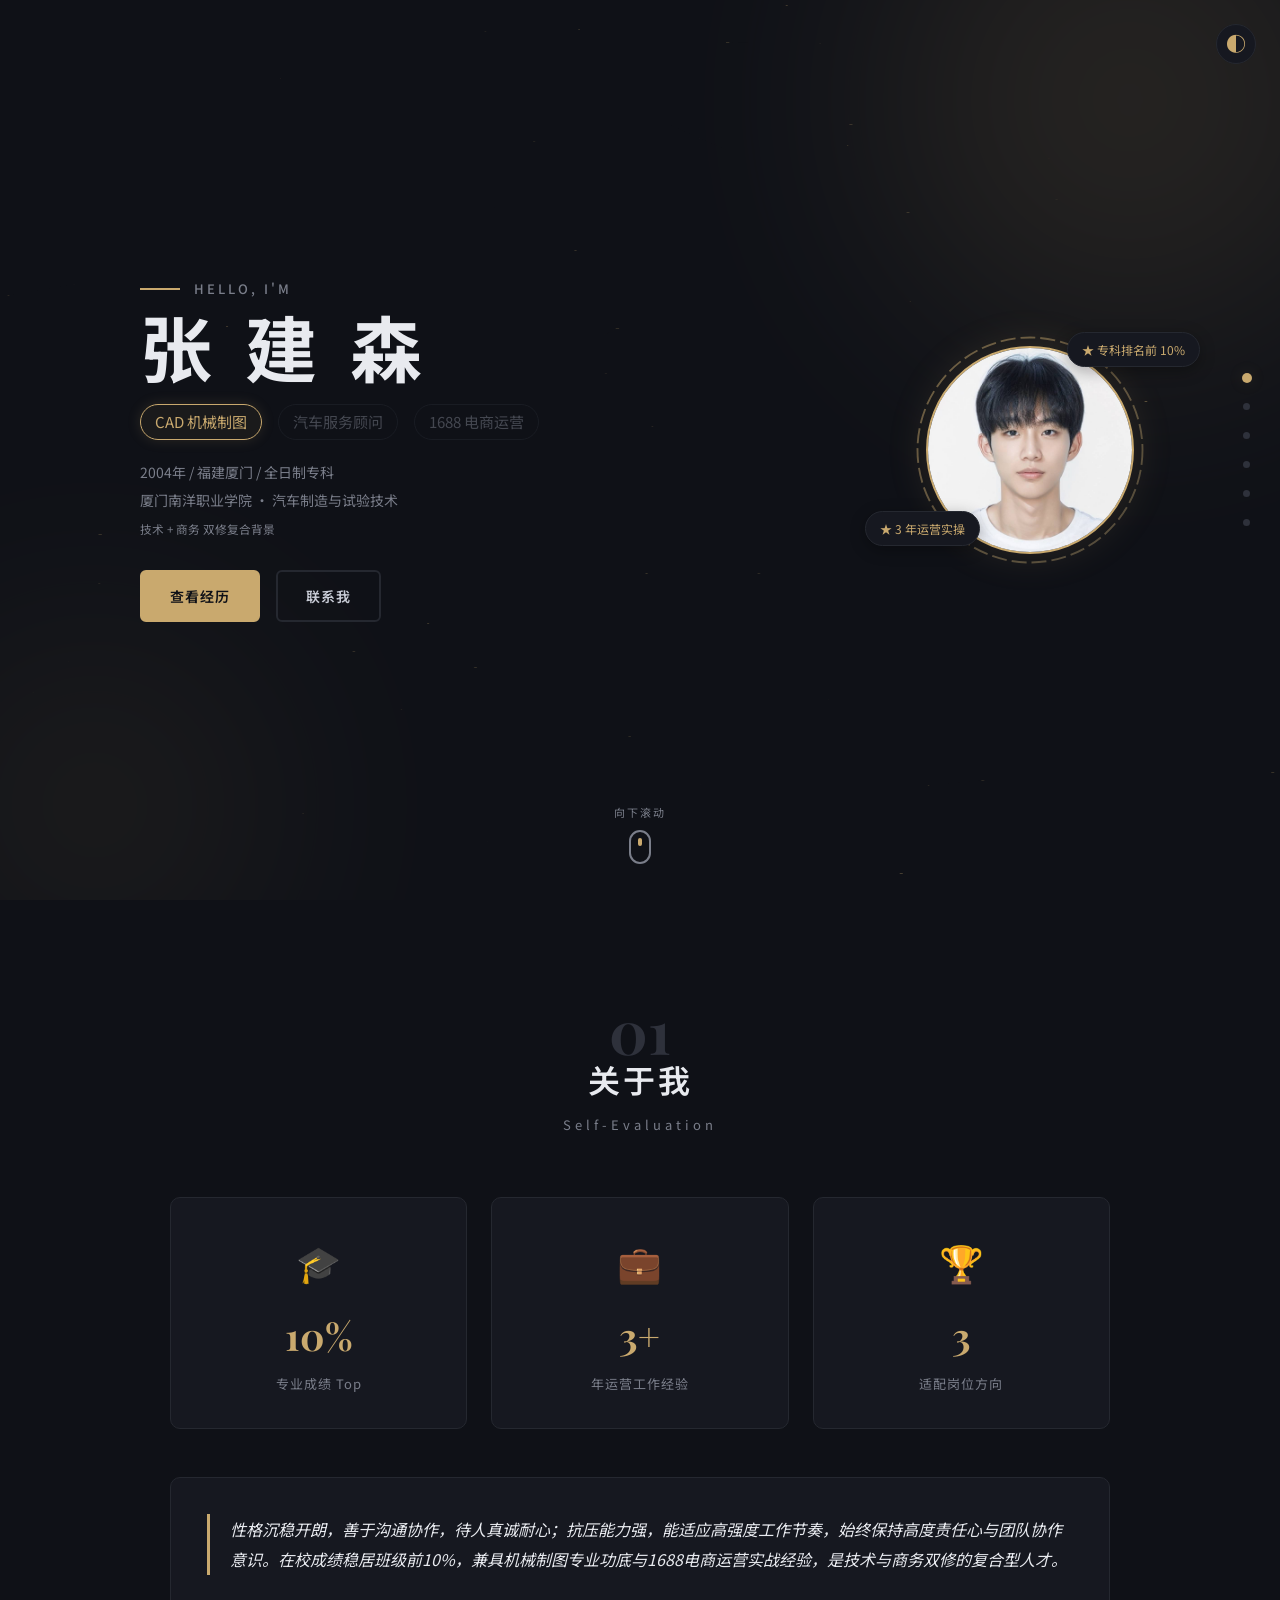
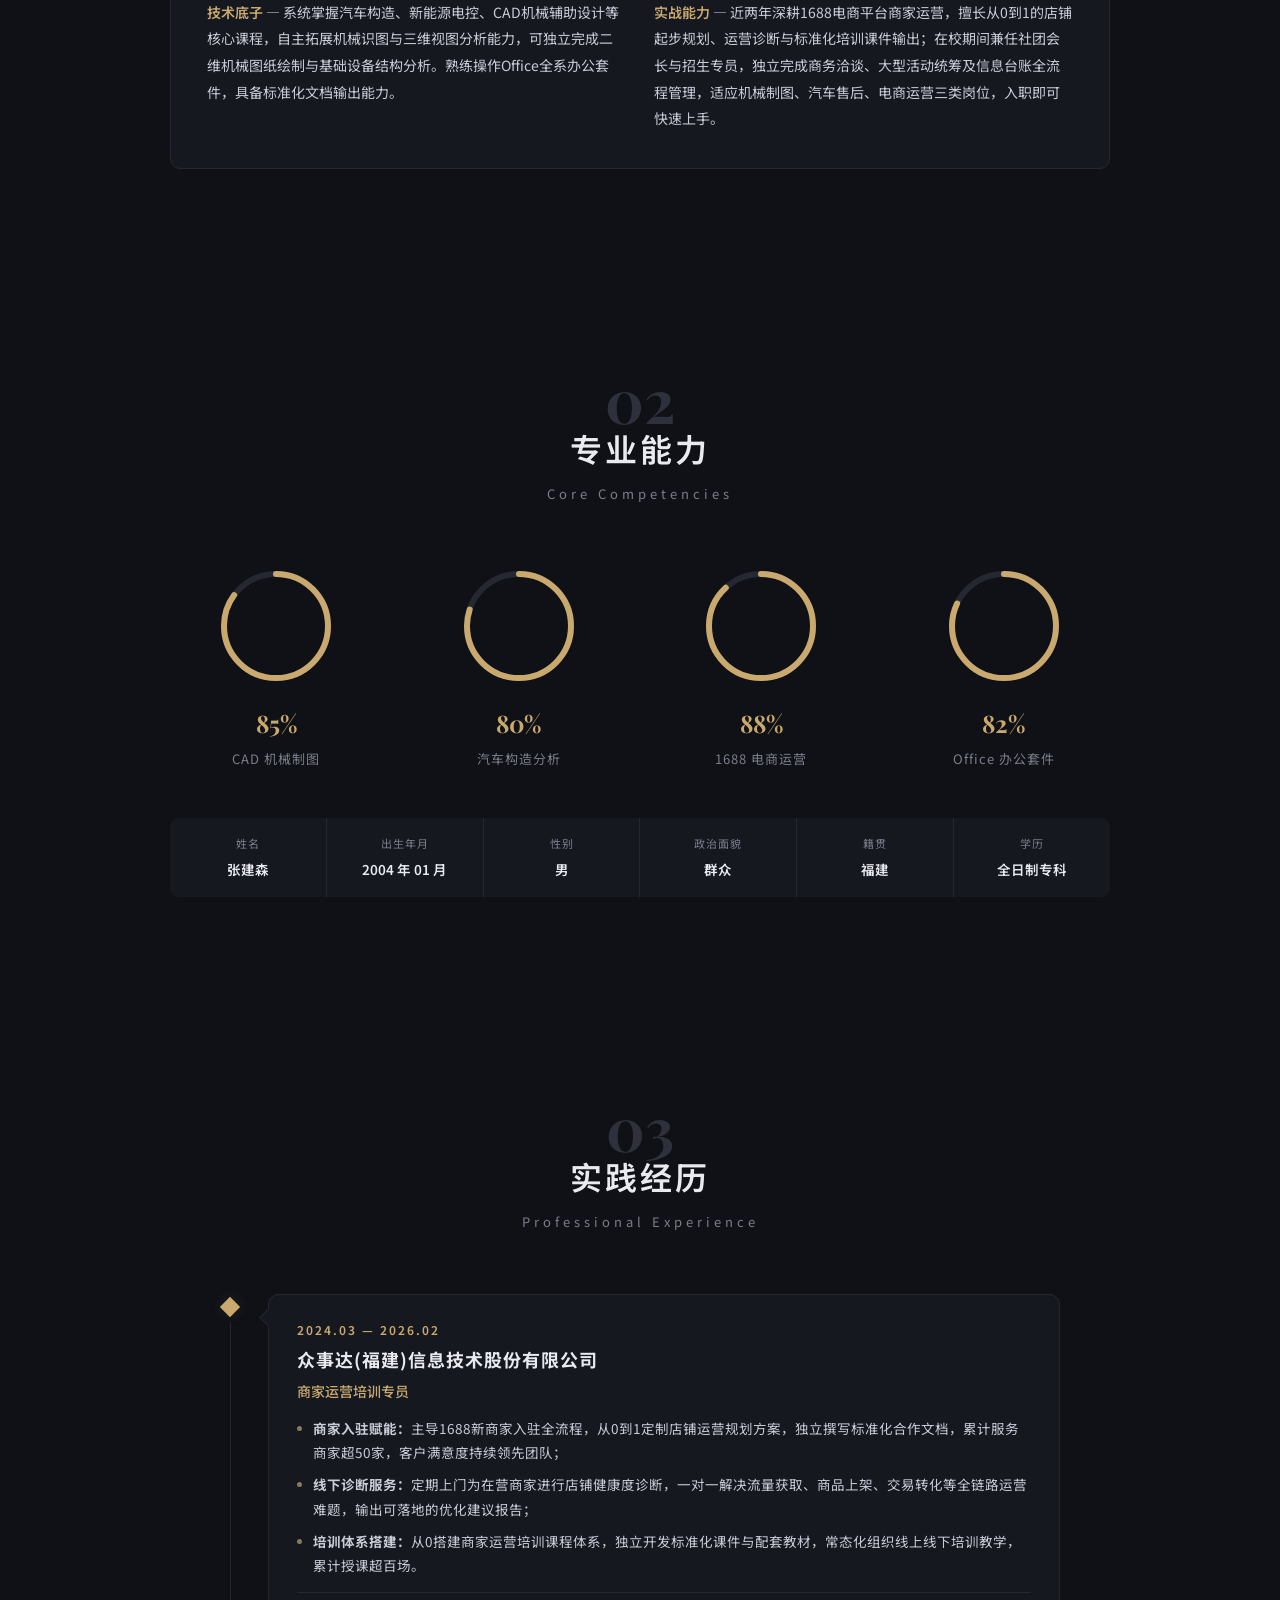
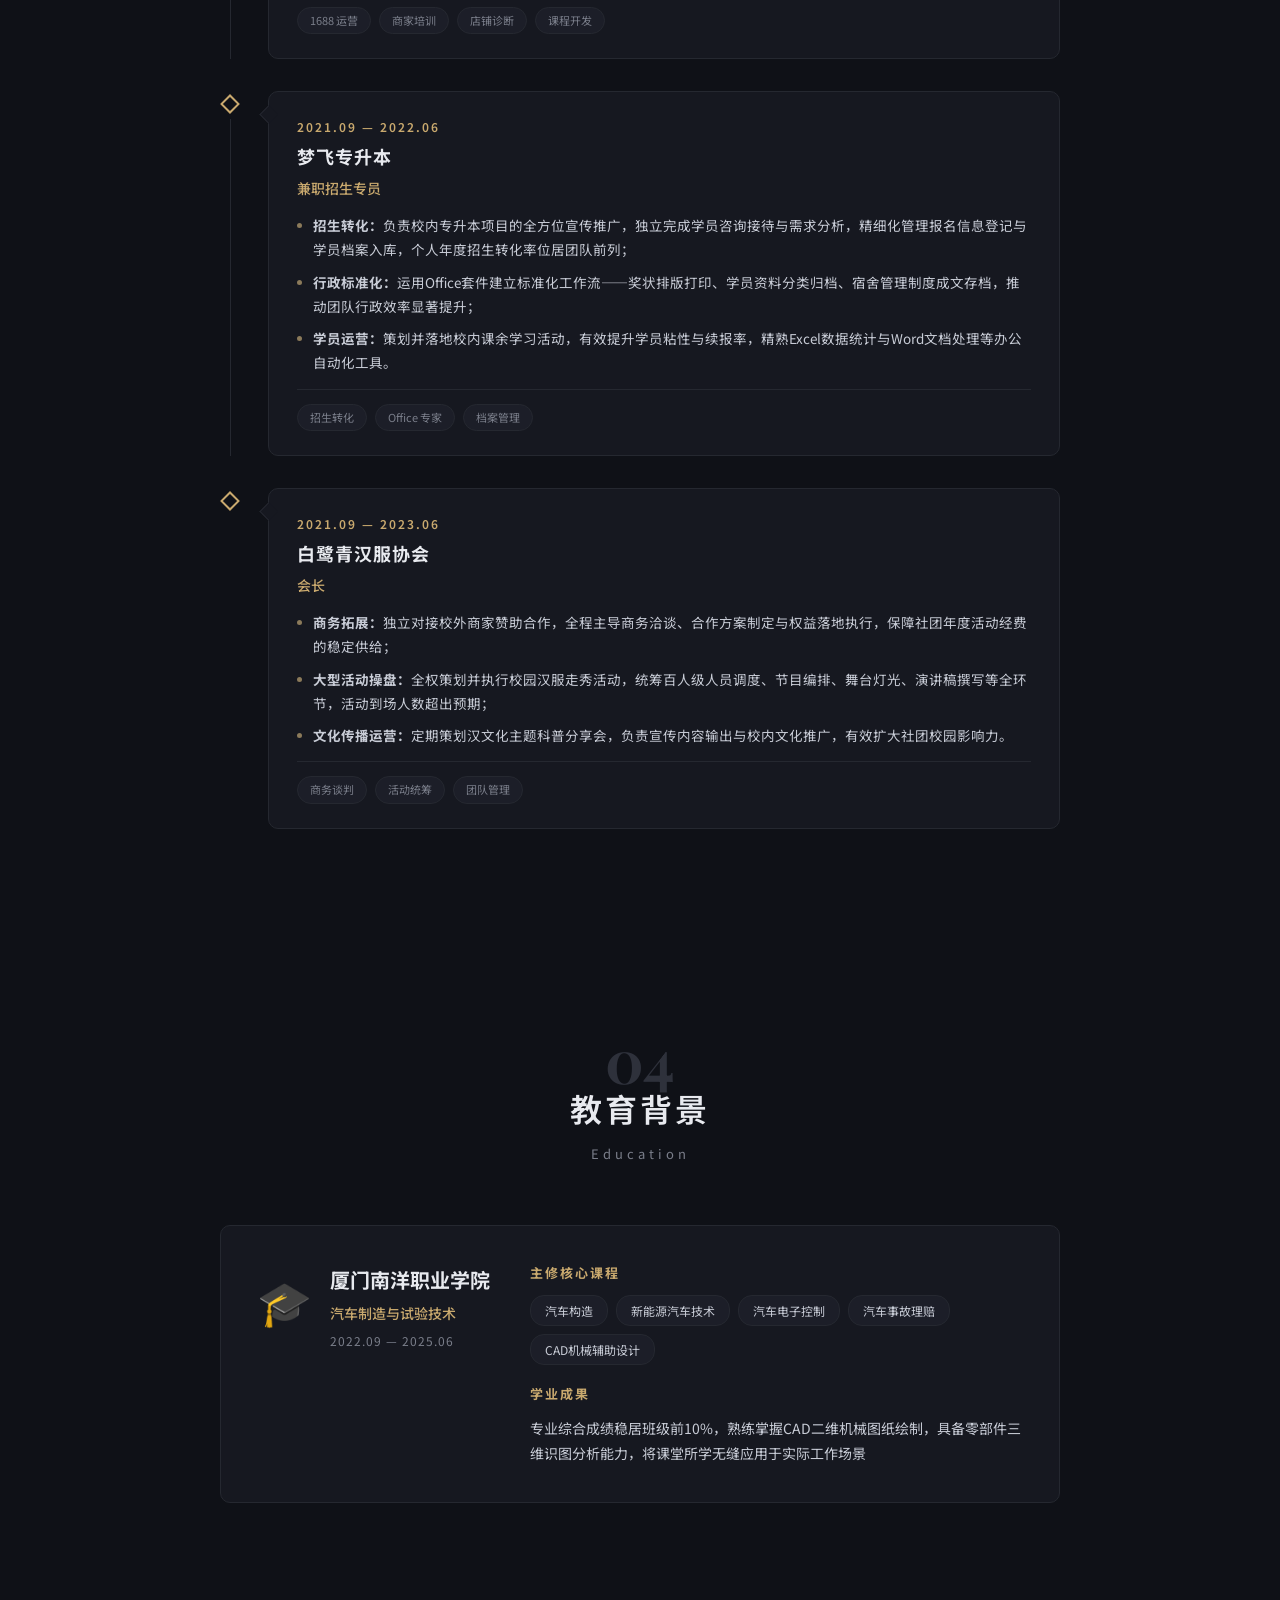
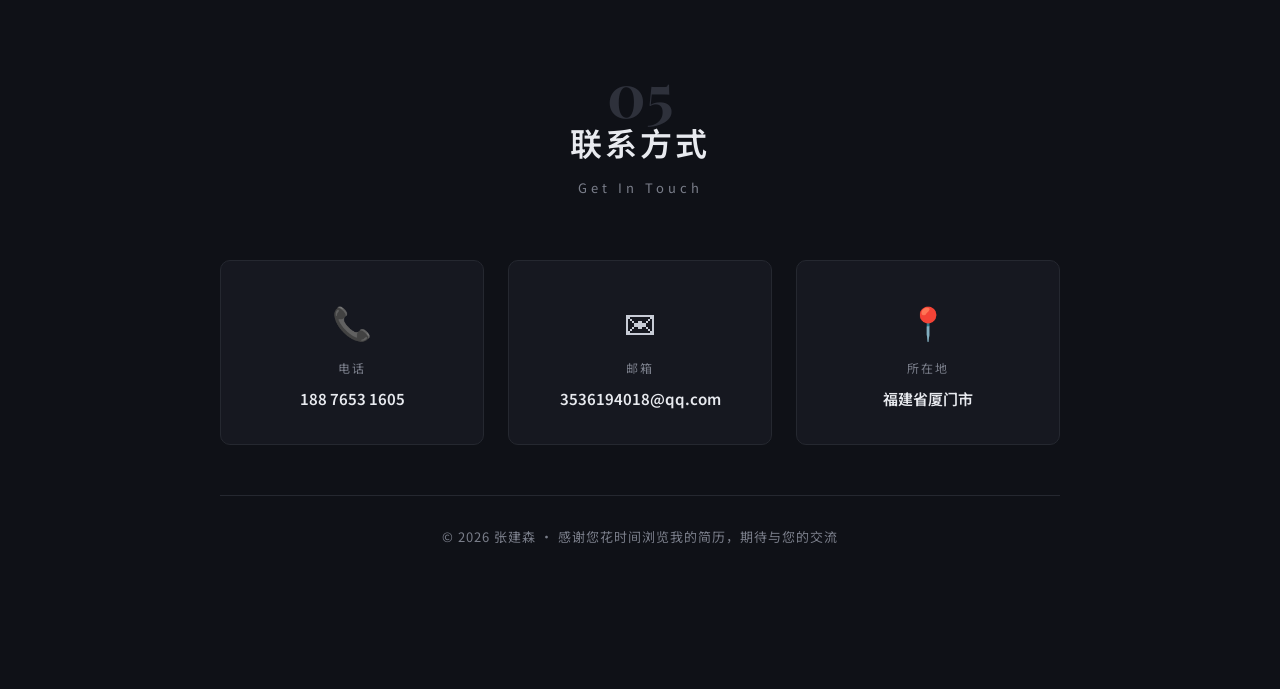
==== index.html @ 48a2cf44 "初始化简历网站 - 纯静态版，可部署至 GitHub Pages" ====
<!DOCTYPE html>
<html lang="zh-CN">
<head>
    <meta charset="UTF-8">
    <meta name="viewport" content="width=device-width, initial-scale=1.0">
    <title>张建森 — 个人简历</title>
    <link rel="stylesheet" href="static/css/style.css">
</head>
<body>

<!-- ============================================================
 侧边导航（固定左侧）
 ============================================================ -->
<nav class="side-nav" id="sideNav">
    <div class="nav-dot" data-target="hero"    title="首页"><span></span></div>
    <div class="nav-dot" data-target="about"   title="关于我"><span></span></div>
    <div class="nav-dot" data-target="skills"  title="技能"><span></span></div>
    <div class="nav-dot" data-target="exp"     title="经历"><span></span></div>
    <div class="nav-dot" data-target="edu"     title="教育"><span></span></div>
    <div class="nav-dot" data-target="contact" title="联系"><span></span></div>
</nav>

<!-- ============================================================
 主题切换 & 顶部工具
 ============================================================ -->
<button class="theme-switch" id="themeSwitch" title="切换主题">&#9680;</button>
<div class="scroll-indicator" id="scrollIndicator"></div>

<!-- ============================================================
 HERO 区 —— 全屏首屏
 ============================================================ -->
<section class="hero" id="hero">
    <div class="hero-bg-orb"></div>
    <div class="hero-bg-orb orb2"></div>

    <div class="hero-inner">
        <!-- 左侧文字 -->
        <div class="hero-text">
            <div class="hero-greeting">
                <span class="greeting-line"></span>
                <span class="greeting-txt">HELLO, I'M</span>
            </div>
            <h1 class="hero-name">
                <span class="name-char">张</span>
                <span class="name-char">建</span>
                <span class="name-char">森</span>
            </h1>
            <div class="hero-titles">
                <span class="hero-role active">CAD 机械制图</span>
                <span class="hero-role">汽车服务顾问</span>
                <span class="hero-role">1688 电商运营</span>
            </div>
            <p class="hero-bio">
                2004年 / 福建厦门 / 全日制专科<br>
                厦门南洋职业学院 · 汽车制造与试验技术<br>
                <small>技术 + 商务 双修复合背景</small>
            </p>
            <div class="hero-actions">
                <a href="#exp" class="btn-primary">查看经历</a>
                <a href="#contact" class="btn-outline">联系我</a>
            </div>
        </div>

        <!-- 右侧照片 -->
        <div class="hero-visual">
            <div class="photo-ring">
                <svg class="ring-svg" viewBox="0 0 200 200">
                    <defs>
                        <linearGradient id="ringGrad" x1="0%" y1="0%" x2="100%" y2="100%">
                            <stop offset="0%"   stop-color="#c9a96e"/>
                            <stop offset="100%" stop-color="#8b7a5a"/>
                        </linearGradient>
                    </defs>
                    <circle cx="100" cy="100" r="90"
                        fill="none" stroke="url(#ringGrad)" stroke-width="1.5"
                        stroke-dasharray="12 4" opacity="0.5"/>
                    <circle cx="100" cy="100" r="78"
                        fill="none" stroke="url(#ringGrad)" stroke-width="0.8"
                        stroke-dasharray="4 6" opacity="0.35"/>
                </svg>
                <div class="photo-mask">
                    <img src="static/avatar_20260618134340.jpg" alt="张建森">
                </div>
            </div>
            <!-- 浮动徽章 -->
            <div class="badge badge-1">&#9733; 专科排名前 10%</div>
            <div class="badge badge-2">&#9733; 3 年运营实操</div>
        </div>
    </div>

    <div class="hero-scroll-hint">
        <span>向下滚动</span>
        <div class="scroll-mouse">
            <div class="scroll-wheel"></div>
        </div>
    </div>
</section>

<!-- ============================================================
 关于我 —— 自我评价
 ============================================================ -->
<section class="section-about" id="about">
    <div class="section-header">
        <span class="section-number">01</span>
        <h2>关于我</h2>
        <p class="section-sub">Self-Evaluation</p>
    </div>

    <div class="about-grid">
        <div class="about-stat-card">
            <div class="stat-icon">&#127891;</div>
            <div class="stat-value"><span class="counter" data-target="10">0</span>%</div>
            <div class="stat-label">专业成绩 Top</div>
        </div>
        <div class="about-stat-card">
            <div class="stat-icon">&#128188;</div>
            <div class="stat-value"><span class="counter" data-target="3">0</span>+</div>
            <div class="stat-label">年运营工作经验</div>
        </div>
        <div class="about-stat-card">
            <div class="stat-icon">&#127942;</div>
            <div class="stat-value"><span class="counter" data-target="3">0</span></div>
            <div class="stat-label">适配岗位方向</div>
        </div>
    </div>

    <div class="about-text-block">
        <blockquote class="about-quote">
            <p>性格沉稳开朗，善于沟通协作，待人真诚耐心；抗压能力强，能适应高强度工作节奏，始终保持高度责任心与团队协作意识。在校成绩稳居班级前10%，兼具机械制图专业功底与1688电商运营实战经验，是技术与商务双修的复合型人才。</p>
        </blockquote>
        <div class="about-columns">
            <p><strong>技术底子</strong> — 系统掌握汽车构造、新能源电控、CAD机械辅助设计等核心课程，自主拓展机械识图与三维视图分析能力，可独立完成二维机械图纸绘制与基础设备结构分析。熟练操作Office全系办公套件，具备标准化文档输出能力。</p>
            <p><strong>实战能力</strong> — 近两年深耕1688电商平台商家运营，擅长从0到1的店铺起步规划、运营诊断与标准化培训课件输出；在校期间兼任社团会长与招生专员，独立完成商务洽谈、大型活动统筹及信息台账全流程管理，适应机械制图、汽车售后、电商运营三类岗位，入职即可快速上手。</p>
        </div>
    </div>
</section>

<!-- ============================================================
 技能 —— 环形图
 ============================================================ -->
<section class="section-skills" id="skills">
    <div class="section-header">
        <span class="section-number">02</span>
        <h2>专业能力</h2>
        <p class="section-sub">Core Competencies</p>
    </div>

    <div class="skills-ring-group">
        <div class="ring-card">
            <svg class="ring-chart" viewBox="0 0 120 120">
                <circle cx="60" cy="60" r="52" class="ring-bg"/>
                <circle cx="60" cy="60" r="52" class="ring-fill" data-pct="85"/>
            </svg>
            <div class="ring-label">
                <span class="ring-pct">85%</span>
                <span class="ring-name">CAD 机械制图</span>
            </div>
        </div>
        <div class="ring-card">
            <svg class="ring-chart" viewBox="0 0 120 120">
                <circle cx="60" cy="60" r="52" class="ring-bg"/>
                <circle cx="60" cy="60" r="52" class="ring-fill" data-pct="80"/>
            </svg>
            <div class="ring-label">
                <span class="ring-pct">80%</span>
                <span class="ring-name">汽车构造分析</span>
            </div>
        </div>
        <div class="ring-card">
            <svg class="ring-chart" viewBox="0 0 120 120">
                <circle cx="60" cy="60" r="52" class="ring-bg"/>
                <circle cx="60" cy="60" r="52" class="ring-fill" data-pct="88"/>
            </svg>
            <div class="ring-label">
                <span class="ring-pct">88%</span>
                <span class="ring-name">1688 电商运营</span>
            </div>
        </div>
        <div class="ring-card">
            <svg class="ring-chart" viewBox="0 0 120 120">
                <circle cx="60" cy="60" r="52" class="ring-bg"/>
                <circle cx="60" cy="60" r="52" class="ring-fill" data-pct="82"/>
            </svg>
            <div class="ring-label">
                <span class="ring-pct">82%</span>
                <span class="ring-name">Office 办公套件</span>
            </div>
        </div>
    </div>

    <!-- 基础信息卡片 -->
    <div class="info-strip">
        <div class="info-strip-item"><span>姓名</span><strong>张建森</strong></div>
        <div class="info-strip-item"><span>出生年月</span><strong>2004 年 01 月</strong></div>
        <div class="info-strip-item"><span>性别</span><strong>男</strong></div>
        <div class="info-strip-item"><span>政治面貌</span><strong>群众</strong></div>
        <div class="info-strip-item"><span>籍贯</span><strong>福建</strong></div>
        <div class="info-strip-item"><span>学历</span><strong>全日制专科</strong></div>
    </div>
</section>

<!-- ============================================================
 实践经历 —— 交互时间轴
 ============================================================ -->
<section class="section-exp" id="exp">
    <div class="section-header">
        <span class="section-number">03</span>
        <h2>实践经历</h2>
        <p class="section-sub">Professional Experience</p>
    </div>

    <div class="timeline">

        <!-- 经历 3 —— 最近（默认展开） -->
        <div class="tl-item active">
            <div class="tl-marker">
                <div class="tl-diamond"></div>
                <div class="tl-line"></div>
            </div>
            <div class="tl-card">
                <div class="tl-period">2024.03 — 2026.02</div>
                <h3>众事达(福建)信息技术股份有限公司</h3>
                <span class="tl-role">商家运营培训专员</span>
                <ul>
                    <li><strong>商家入驻赋能：</strong>主导1688新商家入驻全流程，从0到1定制店铺运营规划方案，独立撰写标准化合作文档，累计服务商家超50家，客户满意度持续领先团队；</li>
                    <li><strong>线下诊断服务：</strong>定期上门为在营商家进行店铺健康度诊断，一对一解决流量获取、商品上架、交易转化等全链路运营难题，输出可落地的优化建议报告；</li>
                    <li><strong>培训体系搭建：</strong>从0搭建商家运营培训课程体系，独立开发标准化课件与配套教材，常态化组织线上线下培训教学，累计授课超百场。</li>
                </ul>
                <div class="tl-tags">
                    <span>1688 运营</span><span>商家培训</span><span>店铺诊断</span><span>课程开发</span>
                </div>
            </div>
        </div>

        <!-- 经历 2 -->
        <div class="tl-item">
            <div class="tl-marker">
                <div class="tl-diamond"></div>
                <div class="tl-line"></div>
            </div>
            <div class="tl-card">
                <div class="tl-period">2021.09 — 2022.06</div>
                <h3>梦飞专升本</h3>
                <span class="tl-role">兼职招生专员</span>
                <ul>
                    <li><strong>招生转化：</strong>负责校内专升本项目的全方位宣传推广，独立完成学员咨询接待与需求分析，精细化管理报名信息登记与学员档案入库，个人年度招生转化率位居团队前列；</li>
                    <li><strong>行政标准化：</strong>运用Office套件建立标准化工作流——奖状排版打印、学员资料分类归档、宿舍管理制度成文存档，推动团队行政效率显著提升；</li>
                    <li><strong>学员运营：</strong>策划并落地校内课余学习活动，有效提升学员粘性与续报率，精熟Excel数据统计与Word文档处理等办公自动化工具。</li>
                </ul>
                <div class="tl-tags">
                    <span>招生转化</span><span>Office 专家</span><span>档案管理</span>
                </div>
            </div>
        </div>

        <!-- 经历 1 -->
        <div class="tl-item">
            <div class="tl-marker">
                <div class="tl-diamond"></div>
            </div>
            <div class="tl-card">
                <div class="tl-period">2021.09 — 2023.06</div>
                <h3>白鹭青汉服协会</h3>
                <span class="tl-role">会长</span>
                <ul>
                    <li><strong>商务拓展：</strong>独立对接校外商家赞助合作，全程主导商务洽谈、合作方案制定与权益落地执行，保障社团年度活动经费的稳定供给；</li>
                    <li><strong>大型活动操盘：</strong>全权策划并执行校园汉服走秀活动，统筹百人级人员调度、节目编排、舞台灯光、演讲稿撰写等全环节，活动到场人数超出预期；</li>
                    <li><strong>文化传播运营：</strong>定期策划汉文化主题科普分享会，负责宣传内容输出与校内文化推广，有效扩大社团校园影响力。</li>
                </ul>
                <div class="tl-tags">
                    <span>商务谈判</span><span>活动统筹</span><span>团队管理</span>
                </div>
            </div>
        </div>

    </div>
</section>

<!-- ============================================================
 教育背景
 ============================================================ -->
<section class="section-edu" id="edu">
    <div class="section-header">
        <span class="section-number">04</span>
        <h2>教育背景</h2>
        <p class="section-sub">Education</p>
    </div>

    <div class="edu-card-main">
        <div class="edu-card-left">
            <div class="edu-icon-block">&#127891;</div>
            <div class="edu-school-info">
                <h3>厦门南洋职业学院</h3>
                <span class="edu-major">汽车制造与试验技术</span>
                <span class="edu-years">2022.09 — 2025.06</span>
            </div>
        </div>
        <div class="edu-card-right">
            <div class="edu-detail-block">
                <h4>主修核心课程</h4>
                <div class="course-cloud">
                    <span>汽车构造</span><span>新能源汽车技术</span><span>汽车电子控制</span>
                    <span>汽车事故理赔</span><span>CAD机械辅助设计</span>
                </div>
            </div>
            <div class="edu-detail-block">
                <h4>学业成果</h4>
                <p>专业综合成绩稳居班级前10%，熟练掌握CAD二维机械图纸绘制，具备零部件三维识图分析能力，将课堂所学无缝应用于实际工作场景</p>
            </div>
        </div>
    </div>
</section>

<!-- ============================================================
 联系页脚
 ============================================================ -->
<section class="section-contact" id="contact">
    <div class="section-header">
        <span class="section-number">05</span>
        <h2>联系方式</h2>
        <p class="section-sub">Get In Touch</p>
    </div>

    <div class="contact-grid">
        <a href="tel:18876531605" class="contact-card">
            <span class="contact-card-icon">&#128222;</span>
            <span class="contact-card-label">电话</span>
            <span class="contact-card-value">188 7653 1605</span>
        </a>
        <a href="mailto:3536194018@qq.com" class="contact-card">
            <span class="contact-card-icon">&#9993;</span>
            <span class="contact-card-label">邮箱</span>
            <span class="contact-card-value">3536194018@qq.com</span>
        </a>
        <div class="contact-card">
            <span class="contact-card-icon">&#128205;</span>
            <span class="contact-card-label">所在地</span>
            <span class="contact-card-value">福建省厦门市</span>
        </div>
    </div>

    <footer class="global-footer">
        <p>&copy; 2026 张建森 · 感谢您花时间浏览我的简历，期待与您的交流</p>
    </footer>
</section>

<!-- ============================================================
 动画雪花/粒子效果层
 ============================================================ -->
<canvas id="bgCanvas" class="bg-canvas"></canvas>

<!-- ============================================================
 JavaScript
 ============================================================ -->
<script>
(function(){
    var body = document.body;
    var sideNav = document.getElementById('sideNav');
    var navDots = sideNav.querySelectorAll('.nav-dot');
    var scrollInd = document.getElementById('scrollIndicator');
    var themeSwitch = document.getElementById('themeSwitch');
    var canvas = document.getElementById('bgCanvas');
    var ctx = canvas.getContext('2d');

    // ============ 暗色/亮色主题 ============
    if (localStorage.getItem('resumeTheme') === 'light') {
        body.classList.add('light-theme');
    }
    themeSwitch.addEventListener('click', function(){
        body.classList.toggle('light-theme');
        localStorage.setItem('resumeTheme',
            body.classList.contains('light-theme') ? 'light' : 'dark');
        this.classList.add('spin-once');
        setTimeout(function(){ themeSwitch.classList.remove('spin-once'); }, 600);
    });

    // ============ 导航高亮 ============
    var sections = [];
    navDots.forEach(function(dot){
        var id = dot.getAttribute('data-target');
        var el = document.getElementById(id);
        if (el) sections.push({id: id, el: el, dot: dot});
    });
    function updateNav(){
        var scrollY = window.scrollY + window.innerHeight / 3;
        var active = null;
        sections.forEach(function(s){
            if (s.el.offsetTop <= scrollY) active = s;
        });
        if (active) {
            navDots.forEach(function(d){ d.classList.remove('active'); });
            active.dot.classList.add('active');
        }
    }

    // ============ 滚动进度条 ============
    function updateProgress(){
        var h = document.documentElement.scrollHeight - window.innerHeight;
        var pct = h > 0 ? (window.scrollY / h) * 100 : 0;
        scrollInd.style.width = pct + '%';
    }

    // ============ 数字滚动动画 ============
    var countersAnimated = false;
    function animateCounters(){
        if (countersAnimated) return;
        var about = document.getElementById('about');
        if (!about) return;
        if (about.getBoundingClientRect().top < window.innerHeight - 100) {
            countersAnimated = true;
            document.querySelectorAll('.counter').forEach(function(el){
                var target = parseInt(el.getAttribute('data-target'));
                var current = 0;
                var step = Math.ceil(target / 40);
                var timer = setInterval(function(){
                    current += step;
                    if (current >= target) { current = target; clearInterval(timer); }
                    el.textContent = current;
                }, 35);
            });
        }
    }

    // ============ 环形图动画 ============
    var ringsAnimated = false;
    function animateRings(){
        if (ringsAnimated) return;
        var skillsEl = document.getElementById('skills');
        if (!skillsEl) return;
        if (skillsEl.getBoundingClientRect().top < window.innerHeight - 80) {
            ringsAnimated = true;
            var fills = document.querySelectorAll('.ring-fill');
            var circumference = 2 * Math.PI * 52;
            fills.forEach(function(circle, i){
                var pct = parseInt(circle.getAttribute('data-pct')) / 100;
                var offset = circumference * (1 - pct);
                circle.style.strokeDasharray = circumference;
                circle.style.strokeDashoffset = circumference;
                setTimeout(function(){
                    circle.style.transition = 'stroke-dashoffset 1.6s cubic-bezier(0.25,0.8,0.25,1.2)';
                    circle.style.strokeDashoffset = offset;
                }, i * 120);
            });
        }
    }

    // ============ 时间轴卡片渐入 ============
    function revealTimeline(){
        document.querySelectorAll('.tl-item').forEach(function(item, i){
            var rect = item.getBoundingClientRect();
            if (rect.top < window.innerHeight - 100) {
                setTimeout(function(){ item.classList.add('visible'); }, i * 100);
            }
        });
    }

    // ============ 统一滚动监听 ============
    function onScroll(){
        updateNav();
        updateProgress();
        animateCounters();
        animateRings();
        revealTimeline();
    }
    window.addEventListener('scroll', onScroll, {passive: true});
    onScroll();

    // ============ 背景粒子 ============
    var particles = [];
    function resizeCanvas(){
        canvas.width = window.innerWidth;
        canvas.height = document.body.scrollHeight;
    }
    resizeCanvas();
    window.addEventListener('resize', function(){
        resizeCanvas();
        initParticles();
    });

    function initParticles(){
        particles = [];
        var count = Math.floor((canvas.width * canvas.height) / 28000);
        count = Math.min(count, 60);
        for (var i = 0; i < count; i++){
            particles.push({
                x: Math.random() * canvas.width,
                y: Math.random() * canvas.height,
                r: Math.random() * 1.8 + 0.4,
                vx: (Math.random() - 0.5) * 0.25,
                vy: (Math.random() - 0.5) * 0.25,
                o: Math.random() * 0.5 + 0.15
            });
        }
    }
    initParticles();

    function drawParticles(){
        ctx.clearRect(0, 0, canvas.width, canvas.height);
        var isLight = body.classList.contains('light-theme');
        var baseColor = isLight ? '200,180,140' : '200,170,110';
        particles.forEach(function(p){
            p.x += p.vx;
            p.y += p.vy;
            if (p.x < 0) p.x = canvas.width;
            if (p.x > canvas.width) p.x = 0;
            if (p.y < 0) p.y = canvas.height;
            if (p.y > canvas.height) p.y = 0;

            ctx.beginPath();
            ctx.arc(p.x, p.y, p.r, 0, Math.PI*2);
            ctx.fillStyle = 'rgba('+baseColor+','+p.o+')';
            ctx.fill();
        });

        // 连线
        for (var i=0; i<particles.length; i++){
            for (var j=i+1; j<particles.length; j++){
                var dx = particles[i].x - particles[j].x;
                var dy = particles[i].y - particles[j].y;
                var dist = Math.sqrt(dx*dx + dy*dy);
                if (dist < 150){
                    ctx.beginPath();
                    ctx.moveTo(particles[i].x, particles[i].y);
                    ctx.lineTo(particles[j].x, particles[j].y);
                    ctx.strokeStyle = 'rgba('+baseColor+','+(0.04*(1-dist/150))+')';
                    ctx.stroke();
                }
            }
        }
        requestAnimationFrame(drawParticles);
    }
    drawParticles();

    // 鼠标引力
    document.addEventListener('mousemove', function(e){
        particles.forEach(function(p){
            var dx = e.clientX - p.x;
            var dy = e.clientY - p.y;
            var dist = Math.sqrt(dx*dx + dy*dy);
            if (dist < 180) {
                p.vx += dx * 0.00025;
                p.vy += dy * 0.00025;
            }
            p.vx *= 0.9995;
            p.vy *= 0.9995;
        });
    });

    // ============ 导航点击 ============
    navDots.forEach(function(dot){
        dot.addEventListener('click', function(){
            var id = this.getAttribute('data-target');
            var el = document.getElementById(id);
            if (el) {
                el.scrollIntoView({behavior: 'smooth'});
            }
        });
    });

    // ============ Hero 角色轮播 ============
    (function roleCarousel(){
        var roles = document.querySelectorAll('.hero-role');
        if (roles.length < 2) return;
        var idx = 0;
        setInterval(function(){
            roles[idx].classList.remove('active');
            idx = (idx + 1) % roles.length;
            roles[idx].classList.add('active');
        }, 2800);
    })();

    // ============ 键盘快捷键 ============
    document.addEventListener('keydown', function(e){
        switch(e.key.toLowerCase()){
            case 'l': themeSwitch.click(); break;
            case '1': document.getElementById('about')  && document.getElementById('about').scrollIntoView({behavior:'smooth'}); break;
            case '2': document.getElementById('skills') && document.getElementById('skills').scrollIntoView({behavior:'smooth'}); break;
            case '3': document.getElementById('exp')    && document.getElementById('exp').scrollIntoView({behavior:'smooth'}); break;
            case '4': document.getElementById('edu')    && document.getElementById('edu').scrollIntoView({behavior:'smooth'}); break;
            case '5': document.getElementById('contact')&& document.getElementById('contact').scrollIntoView({behavior:'smooth'}); break;
        }
    });

    console.log('%c 张建森 · 个人简历 %c已就绪',
        'font-size:18px;color:#c9a96e;', 'color:#888;');
    console.log('%c⌨ 快捷键：1-5 跳转板块 | L 切换主题',
        'color:#888;font-size:12px;');
})();
</script>

</body>
</html>
---- static/css/style.css ----
/* ============================================================
   张建森 · 个人简历 — 高端编辑杂志风格
   默认深色主题 + 亮色切换
   主色：暖金 #c9a96e / 深底 #0f1117
   ============================================================ */

/* ============ 字体导入 ============ */
@import url('https://fonts.googleapis.com/css2?family=Playfair+Display:wght@500;600;700&family=Noto+Sans+SC:wght@300;400;500;600;700&display=swap');

/* ============ 自定义属性 ============ */
:root {
    --bg:           #0f1117;
    --bg-card:      #161820;
    --bg-card-alt:  #1c1e28;
    --text:         #c8ccd6;
    --text-dim:     #7a7e8a;
    --text-strong:  #e8eaef;
    --gold:         #c9a96e;
    --gold-dim:     #8b7a5a;
    --gold-glow:    rgba(201,169,110,0.15);
    --border:       #252830;
    --border-light: #2e313b;
    --section-pad:  100px 0;
    --radius:       10px;
    --transition:   0.35s cubic-bezier(0.25, 0.8, 0.25, 1);
    --font-display: 'Playfair Display', 'Noto Sans SC', serif;
    --font-body:    'Noto Sans SC', 'Microsoft YaHei', sans-serif;
}

body.light-theme {
    --bg:           #faf9f6;
    --bg-card:      #ffffff;
    --bg-card-alt:  #f5f2ec;
    --text:         #3d3d3d;
    --text-dim:     #8c8c8c;
    --text-strong:  #1a1a1a;
    --gold:         #b8935a;
    --gold-dim:     #9e8a6b;
    --gold-glow:    rgba(184,147,90,0.08);
    --border:       #e5e0d8;
    --border-light: #ede8df;
}

/* ============ 全局 ============ */
* { margin:0; padding:0; box-sizing:border-box; }

html {
    scroll-behavior: smooth;
    font-size: 16px;
}

body {
    font-family: var(--font-body);
    background: var(--bg);
    color: var(--text);
    line-height: 1.75;
    overflow-x: hidden;
    transition: background 0.5s ease, color 0.5s ease;
    -webkit-font-smoothing: antialiased;
}

/* ============ 背景粒子画布 ============ */
.bg-canvas {
    position: fixed;
    top: 0; left: 0;
    width: 100%; height: 100%;
    z-index: 0;
    pointer-events: none;
    opacity: 0.7;
}

/* ============ 侧边导航 ============ */
.side-nav {
    position: fixed;
    right: 28px;
    top: 50%;
    transform: translateY(-50%);
    z-index: 100;
    display: flex;
    flex-direction: column;
    gap: 18px;
}

.nav-dot {
    width: 11px;
    height: 11px;
    cursor: pointer;
    position: relative;
    display: flex;
    align-items: center;
    justify-content: center;
}

.nav-dot span {
    display: block;
    width: 7px;
    height: 7px;
    border-radius: 50%;
    background: var(--border-light);
    transition: all var(--transition);
}

.nav-dot:hover span,
.nav-dot.active span {
    background: var(--gold);
    box-shadow: 0 0 10px var(--gold-glow);
    width: 9px;
    height: 9px;
}

.nav-dot.active span {
    width: 10px;
    height: 10px;
    box-shadow: 0 0 16px var(--gold-glow);
}

/* ============ 主题切换按钮 ============ */
.theme-switch {
    position: fixed;
    top: 24px;
    right: 24px;
    z-index: 101;
    width: 40px;
    height: 40px;
    border-radius: 50%;
    border: 1px solid var(--border);
    background: var(--bg-card);
    color: var(--gold);
    font-size: 20px;
    cursor: pointer;
    display: flex;
    align-items: center;
    justify-content: center;
    transition: all var(--transition);
    backdrop-filter: blur(8px);
}

.theme-switch:hover {
    border-color: var(--gold);
    box-shadow: 0 0 20px var(--gold-glow);
    transform: rotate(30deg);
}

.theme-switch.spin-once {
    animation: spin360 0.5s ease;
}
@keyframes spin360 { to { transform: rotate(360deg); } }

/* ============ 滚动进度条 ============ */
.scroll-indicator {
    position: fixed;
    top: 0;
    left: 0;
    height: 2px;
    background: var(--gold);
    z-index: 102;
    width: 0%;
    transition: width 0.15s linear;
}

/* ============ HERO 全屏区 ============ */
.hero {
    min-height: 100vh;
    display: flex;
    flex-direction: column;
    justify-content: center;
    align-items: center;
    position: relative;
    overflow: hidden;
    padding: 60px 40px;
}

.hero-bg-orb {
    position: absolute;
    border-radius: 50%;
    filter: blur(120px);
    pointer-events: none;
    opacity: 0.12;
    background: var(--gold);
    width: 500px;
    height: 500px;
    top: -150px;
    right: -100px;
    animation: orbFloat 8s ease-in-out infinite;
}
.hero-bg-orb.orb2 {
    width: 350px;
    height: 350px;
    bottom: -80px;
    left: -80px;
    top: auto;
    right: auto;
    opacity: 0.08;
    animation-delay: -4s;
}
@keyframes orbFloat {
    0%,100% { transform: translate(0,0) scale(1); }
    33%     { transform: translate(30px,-20px) scale(1.1); }
    66%     { transform: translate(-20px,15px) scale(0.95); }
}

.hero-inner {
    display: flex;
    align-items: center;
    justify-content: center;
    gap: 80px;
    max-width: 1000px;
    width: 100%;
    position: relative;
    z-index: 2;
}

/* ---- 左侧文字 ---- */
.hero-text {
    flex: 1;
    min-width: 0;
}

.hero-greeting {
    display: flex;
    align-items: center;
    gap: 14px;
    margin-bottom: 8px;
}
.greeting-line {
    width: 40px;
    height: 2px;
    background: var(--gold);
    display: inline-block;
}
.greeting-txt {
    font-size: 13px;
    letter-spacing: 3px;
    color: var(--text-dim);
    font-weight: 500;
}

.hero-name {
    font-family: var(--font-display);
    font-size: 72px;
    font-weight: 700;
    color: var(--text-strong);
    letter-spacing: 8px;
    line-height: 1.1;
}
.name-char {
    display: inline-block;
    animation: nameRise 0.7s ease forwards;
    opacity: 0;
    transform: translateY(30px);
}
.name-char:nth-child(1) { animation-delay: 0.1s; }
.name-char:nth-child(2) { animation-delay: 0.25s; }
.name-char:nth-child(3) { animation-delay: 0.4s; }
@keyframes nameRise {
    to { opacity: 1; transform: translateY(0); }
}

.hero-titles {
    margin: 16px 0 18px;
    display: flex;
    gap: 16px;
    flex-wrap: wrap;
    min-height: 32px;
}

.hero-role {
    font-size: 15px;
    color: var(--text-dim);
    padding: 4px 14px;
    border: 1px solid var(--border);
    border-radius: 20px;
    transition: all 0.5s ease;
    opacity: 0.5;
}

.hero-role.active {
    color: var(--gold);
    border-color: var(--gold);
    opacity: 1;
    box-shadow: 0 0 14px var(--gold-glow);
    background: rgba(201,169,110,0.06);
}

.hero-bio {
    font-size: 14px;
    color: var(--text-dim);
    line-height: 2;
    margin-bottom: 28px;
}

.hero-actions {
    display: flex;
    gap: 16px;
}

.btn-primary, .btn-outline {
    padding: 12px 28px;
    border-radius: 6px;
    font-size: 14px;
    font-weight: 600;
    font-family: var(--font-body);
    cursor: pointer;
    text-decoration: none;
    transition: all var(--transition);
    letter-spacing: 1px;
}

.btn-primary {
    background: var(--gold);
    color: #0f1117;
    border: 2px solid var(--gold);
}
.btn-primary:hover {
    box-shadow: 0 6px 24px var(--gold-glow);
    transform: translateY(-2px);
}

.btn-outline {
    background: transparent;
    color: var(--text);
    border: 2px solid var(--border);
}
.btn-outline:hover {
    border-color: var(--gold);
    color: var(--gold);
}

/* ---- 右侧照片 ---- */
.hero-visual {
    flex-shrink: 0;
    position: relative;
}

.photo-ring {
    width: 220px;
    height: 220px;
    position: relative;
}

.ring-svg {
    position: absolute;
    top: -15px;
    left: -15px;
    width: 250px;
    height: 250px;
    animation: ringRotate 20s linear infinite;
}
@keyframes ringRotate { to { transform: rotate(360deg); } }

.photo-mask {
    position: absolute;
    top: 6px;
    left: 6px;
    width: 208px;
    height: 208px;
    border-radius: 50%;
    overflow: hidden;
    border: 2px solid var(--gold);
    box-shadow: 0 0 40px var(--gold-glow);
    transition: all var(--transition);
}

.photo-mask img {
    width: 100%;
    height: 100%;
    object-fit: cover;
    transition: transform 0.6s ease;
}

.photo-ring:hover .photo-mask img {
    transform: scale(1.08);
}

.photo-ring:hover .photo-mask {
    box-shadow: 0 0 56px rgba(201,169,110,0.3);
}

/* 浮动徽章 */
.badge {
    position: absolute;
    background: var(--bg-card);
    border: 1px solid var(--border);
    padding: 6px 14px;
    border-radius: 20px;
    font-size: 12px;
    color: var(--gold);
    white-space: nowrap;
    box-shadow: 0 4px 16px rgba(0,0,0,0.3);
    animation: badgeFloat 3s ease-in-out infinite;
    pointer-events: none;
}

.badge-1 {
    top: -8px;
    right: -60px;
    animation-delay: 0s;
}
.badge-2 {
    bottom: 14px;
    left: -55px;
    animation-delay: -1.5s;
}
@keyframes badgeFloat {
    0%,100% { transform: translateY(0); }
    50%     { transform: translateY(-6px); }
}

/* 向下滚动提示 */
.hero-scroll-hint {
    position: absolute;
    bottom: 36px;
    left: 50%;
    transform: translateX(-50%);
    display: flex;
    flex-direction: column;
    align-items: center;
    gap: 8px;
    font-size: 11px;
    letter-spacing: 2px;
    color: var(--text-dim);
    animation: hintFade 2s ease infinite;
    z-index: 2;
}
@keyframes hintFade {
    0%,100% { opacity: 0.3; }
    50%     { opacity: 1; }
}

.scroll-mouse {
    width: 22px;
    height: 34px;
    border: 2px solid var(--text-dim);
    border-radius: 12px;
    position: relative;
}
.scroll-wheel {
    width: 4px;
    height: 8px;
    background: var(--gold);
    border-radius: 2px;
    position: absolute;
    top: 6px;
    left: 50%;
    transform: translateX(-50%);
    animation: wheelScroll 1.8s ease infinite;
}
@keyframes wheelScroll {
    0%   { top: 6px; opacity: 1; }
    100% { top: 18px; opacity: 0; }
}

/* ============ 通用区块标题 ============ */
.section-header {
    text-align: center;
    margin-bottom: 60px;
    position: relative;
    z-index: 2;
}

.section-number {
    font-family: var(--font-display);
    font-size: 60px;
    font-weight: 700;
    color: var(--border-light);
    display: block;
    line-height: 1;
    margin-bottom: -8px;
    position: relative;
    z-index: 0;
}

.section-header h2 {
    font-family: var(--font-display);
    font-size: 32px;
    font-weight: 600;
    color: var(--text-strong);
    position: relative;
    z-index: 1;
    letter-spacing: 3px;
}

.section-sub {
    font-size: 13px;
    color: var(--text-dim);
    letter-spacing: 4px;
    margin-top: 6px;
}

/* ============ 关于我 ============ */
.section-about {
    padding: var(--section-pad);
    max-width: 1000px;
    margin: 0 auto;
    position: relative;
    z-index: 2;
    padding-left: 30px;
    padding-right: 30px;
}

.about-grid {
    display: grid;
    grid-template-columns: repeat(3, 1fr);
    gap: 24px;
    margin-bottom: 48px;
}

.about-stat-card {
    background: var(--bg-card);
    border: 1px solid var(--border);
    border-radius: var(--radius);
    padding: 32px 20px;
    text-align: center;
    transition: all var(--transition);
    position: relative;
    overflow: hidden;
}

.about-stat-card::before {
    content: '';
    position: absolute;
    top: 0; left: 0;
    width: 100%;
    height: 3px;
    background: linear-gradient(90deg, transparent, var(--gold), transparent);
    opacity: 0;
    transition: opacity var(--transition);
}

.about-stat-card:hover {
    border-color: var(--gold);
    transform: translateY(-4px);
    box-shadow: 0 8px 30px var(--gold-glow);
}

.about-stat-card:hover::before {
    opacity: 1;
}

.stat-icon {
    font-size: 36px;
    margin-bottom: 10px;
}

.stat-value {
    font-family: var(--font-display);
    font-size: 38px;
    font-weight: 700;
    color: var(--gold);
    margin-bottom: 4px;
}

.stat-label {
    font-size: 13px;
    color: var(--text-dim);
    letter-spacing: 1px;
}

/* 引用块 + 双栏文字 */
.about-text-block {
    background: var(--bg-card);
    border: 1px solid var(--border);
    border-radius: var(--radius);
    padding: 36px;
}

.about-quote {
    border-left: 3px solid var(--gold);
    padding-left: 20px;
    margin-bottom: 24px;
    font-size: 16px;
    color: var(--text-strong);
    font-style: italic;
    line-height: 1.9;
}

.about-columns {
    display: grid;
    grid-template-columns: 1fr 1fr;
    gap: 28px;
}

.about-columns p {
    font-size: 14px;
    color: var(--text);
    line-height: 1.9;
}

.about-columns strong {
    color: var(--gold);
    font-weight: 600;
}

/* ============ 技能 ============ */
.section-skills {
    padding: var(--section-pad);
    max-width: 1000px;
    margin: 0 auto;
    position: relative;
    z-index: 2;
    padding-left: 30px;
    padding-right: 30px;
}

.skills-ring-group {
    display: grid;
    grid-template-columns: repeat(4, 1fr);
    gap: 30px;
    margin-bottom: 48px;
}

.ring-card {
    text-align: center;
    transition: all var(--transition);
}

.ring-card:hover {
    transform: translateY(-4px);
}

.ring-chart {
    width: 120px;
    height: 120px;
    display: block;
    margin: 0 auto 16px;
}

.ring-bg {
    fill: none;
    stroke: var(--border);
    stroke-width: 6;
}

.ring-fill {
    fill: none;
    stroke: var(--gold);
    stroke-width: 6;
    stroke-linecap: round;
    transform: rotate(-90deg);
    transform-origin: 60px 60px;
    stroke-dasharray: 326.73;
    stroke-dashoffset: 326.73;
}

.ring-label {
    display: flex;
    flex-direction: column;
    gap: 4px;
}

.ring-pct {
    font-family: var(--font-display);
    font-size: 24px;
    font-weight: 700;
    color: var(--gold);
}

.ring-name {
    font-size: 13px;
    color: var(--text-dim);
    letter-spacing: 1px;
}

/* 基础信息条 */
.info-strip {
    display: grid;
    grid-template-columns: repeat(6, 1fr);
    gap: 1px;
    background: var(--border);
    border-radius: var(--radius);
    overflow: hidden;
}

.info-strip-item {
    background: var(--bg-card);
    padding: 16px 12px;
    text-align: center;
    display: flex;
    flex-direction: column;
    gap: 4px;
}

.info-strip-item span {
    font-size: 11px;
    color: var(--text-dim);
    letter-spacing: 1px;
}

.info-strip-item strong {
    font-size: 13.5px;
    color: var(--text-strong);
    font-weight: 600;
}

/* ============ 实践经历 —— 时间轴 ============ */
.section-exp {
    padding: var(--section-pad);
    max-width: 900px;
    margin: 0 auto;
    position: relative;
    z-index: 2;
    padding-left: 30px;
    padding-right: 30px;
}

.timeline {
    position: relative;
}

.tl-item {
    display: flex;
    gap: 28px;
    padding-bottom: 32px;
    opacity: 0;
    transform: translateX(-30px);
    transition: opacity 0.6s ease, transform 0.6s ease;
}

.tl-item.visible {
    opacity: 1;
    transform: translateX(0);
}

.tl-item:last-child {
    padding-bottom: 0;
}

/* 时间轴标记 */
.tl-marker {
    display: flex;
    flex-direction: column;
    align-items: center;
    flex-shrink: 0;
    width: 20px;
}

.tl-diamond {
    width: 14px;
    height: 14px;
    border: 2px solid var(--gold);
    background: var(--bg);
    transform: rotate(45deg);
    flex-shrink: 0;
    margin-top: 6px;
    transition: all var(--transition);
}

.tl-item.active .tl-diamond,
.tl-item:hover .tl-diamond {
    background: var(--gold);
    box-shadow: 0 0 14px var(--gold-glow);
}

.tl-line {
    width: 1px;
    flex: 1;
    background: var(--border);
    margin-top: 8px;
    min-height: 24px;
}

/* 时间轴卡片 */
.tl-card {
    background: var(--bg-card);
    border: 1px solid var(--border);
    border-radius: var(--radius);
    padding: 24px 28px;
    flex: 1;
    transition: all var(--transition);
    position: relative;
}

.tl-card::after {
    content: '';
    position: absolute;
    top: 16px;
    left: -7px;
    width: 12px;
    height: 12px;
    background: var(--bg-card);
    border-left: 1px solid var(--border);
    border-bottom: 1px solid var(--border);
    transform: rotate(45deg);
    transition: all var(--transition);
}

.tl-item:hover .tl-card {
    border-color: var(--gold);
    box-shadow: 0 6px 28px var(--gold-glow);
}

.tl-item:hover .tl-card::after {
    border-left-color: var(--gold);
    border-bottom-color: var(--gold);
}

.tl-period {
    font-size: 12px;
    color: var(--gold);
    letter-spacing: 2px;
    font-weight: 600;
    margin-bottom: 4px;
}

.tl-card h3 {
    font-size: 18px;
    font-weight: 700;
    color: var(--text-strong);
    letter-spacing: 1px;
}

.tl-role {
    display: inline-block;
    font-size: 14px;
    color: var(--gold);
    font-weight: 500;
    margin: 4px 0 12px;
}

.tl-card ul {
    list-style: none;
    padding: 0;
}

.tl-card li {
    position: relative;
    padding-left: 16px;
    margin-bottom: 8px;
    font-size: 13.5px;
    color: var(--text);
    line-height: 1.8;
}

.tl-card li::before {
    content: '';
    position: absolute;
    left: 0;
    top: 10px;
    width: 5px;
    height: 5px;
    border-radius: 50%;
    background: var(--gold-dim);
}

.tl-tags {
    display: flex;
    flex-wrap: wrap;
    gap: 8px;
    margin-top: 14px;
    padding-top: 14px;
    border-top: 1px solid var(--border);
}

.tl-tags span {
    font-size: 11px;
    padding: 3px 12px;
    background: var(--bg-card-alt);
    border: 1px solid var(--border);
    border-radius: 14px;
    color: var(--text-dim);
    transition: all var(--transition);
}

.tl-tags span:hover {
    border-color: var(--gold);
    color: var(--gold);
}

/* ============ 教育 ============ */
.section-edu {
    padding: var(--section-pad);
    max-width: 900px;
    margin: 0 auto;
    position: relative;
    z-index: 2;
    padding-left: 30px;
    padding-right: 30px;
}

.edu-card-main {
    background: var(--bg-card);
    border: 1px solid var(--border);
    border-radius: var(--radius);
    padding: 36px;
    display: flex;
    gap: 40px;
    transition: all var(--transition);
}

.edu-card-main:hover {
    border-color: var(--gold);
    box-shadow: 0 6px 28px var(--gold-glow);
}

.edu-card-left {
    display: flex;
    gap: 18px;
    flex-shrink: 0;
    min-width: 220px;
}

.edu-icon-block {
    font-size: 44px;
    flex-shrink: 0;
}

.edu-school-info {
    display: flex;
    flex-direction: column;
    gap: 4px;
}

.edu-school-info h3 {
    font-size: 20px;
    font-weight: 700;
    color: var(--text-strong);
}

.edu-major {
    font-size: 14px;
    color: var(--gold);
    font-weight: 500;
}

.edu-years {
    font-size: 12px;
    color: var(--text-dim);
    letter-spacing: 1px;
}

.edu-card-right {
    flex: 1;
}

.edu-detail-block {
    margin-bottom: 18px;
}

.edu-detail-block:last-child {
    margin-bottom: 0;
}

.edu-detail-block h4 {
    font-size: 13px;
    font-weight: 700;
    color: var(--gold);
    letter-spacing: 2px;
    margin-bottom: 10px;
}

.course-cloud {
    display: flex;
    flex-wrap: wrap;
    gap: 8px;
}

.course-cloud span {
    font-size: 12px;
    padding: 4px 14px;
    background: var(--bg-card-alt);
    border: 1px solid var(--border);
    border-radius: 14px;
    color: var(--text);
    transition: all var(--transition);
}

.course-cloud span:hover {
    border-color: var(--gold);
    color: var(--gold);
}

.edu-detail-block p {
    font-size: 14px;
    color: var(--text);
    line-height: 1.8;
}

/* ============ 联系方式 ============ */
.section-contact {
    padding: var(--section-pad);
    max-width: 900px;
    margin: 0 auto;
    position: relative;
    z-index: 2;
    padding-left: 30px;
    padding-right: 30px;
    padding-top: 60px;
}

.contact-grid {
    display: grid;
    grid-template-columns: repeat(3, 1fr);
    gap: 24px;
    margin-bottom: 50px;
}

.contact-card {
    background: var(--bg-card);
    border: 1px solid var(--border);
    border-radius: var(--radius);
    padding: 32px 20px;
    text-align: center;
    text-decoration: none;
    color: inherit;
    transition: all var(--transition);
    display: flex;
    flex-direction: column;
    align-items: center;
    gap: 8px;
    cursor: pointer;
}

.contact-card:hover {
    border-color: var(--gold);
    transform: translateY(-4px);
    box-shadow: 0 8px 28px var(--gold-glow);
}

.contact-card-icon {
    font-size: 32px;
}

.contact-card-label {
    font-size: 12px;
    color: var(--text-dim);
    letter-spacing: 2px;
}

.contact-card-value {
    font-size: 15px;
    font-weight: 600;
    color: var(--text-strong);
}

.global-footer {
    text-align: center;
    padding: 30px 0 40px;
    border-top: 1px solid var(--border);
    font-size: 13px;
    color: var(--text-dim);
    letter-spacing: 1px;
}

/* ============ 响应式 ============ */
@media screen and (max-width: 960px) {
    .hero-inner {
        flex-direction: column-reverse;
        gap: 40px;
        text-align: center;
    }
    .hero-actions { justify-content: center; }
    .hero-titles { justify-content: center; }
    .hero-greeting { justify-content: center; }
    .hero-name { font-size: 48px; }
    .photo-ring { width: 170px; height: 170px; }
    .photo-mask { width: 158px; height: 158px; }
    .ring-svg { width: 200px; height: 200px; top:-12px; left:-12px; }
    .badge-1 { right: -40px; font-size: 10px; padding: 4px 10px; }
    .badge-2 { left: -30px; font-size: 10px; padding: 4px 10px; }

    .about-grid { grid-template-columns: repeat(3, 1fr); }
    .about-columns { grid-template-columns: 1fr; }

    .skills-ring-group { grid-template-columns: repeat(2, 1fr); }

    .info-strip { grid-template-columns: repeat(3, 1fr); }

    .contact-grid { grid-template-columns: repeat(3, 1fr); }

    .edu-card-main { flex-direction: column; gap: 24px; }
    .edu-card-left { min-width: auto; }

    .side-nav { right: 10px; gap: 14px; }
    .nav-dot { width: 8px; height: 8px; }
    .nav-dot span { width: 6px; height: 6px; }
}

@media screen and (max-width: 600px) {
    .hero-name { font-size: 36px; letter-spacing: 4px; }
    .hero-inner { padding: 0 10px; }
    .about-grid { grid-template-columns: 1fr; }
    .skills-ring-group { grid-template-columns: 1fr 1fr; }
    .info-strip { grid-template-columns: repeat(2, 1fr); }
    .contact-grid { grid-template-columns: 1fr; }
    .tl-item { gap: 14px; }
    .tl-card { padding: 18px; }
    .section-header h2 { font-size: 26px; }
    .side-nav { display: none; }
    .section-number { font-size: 42px; }
}

/* ============ 打印 ============ */
@media print {
    .side-nav, .theme-switch, .bg-canvas, .scroll-indicator,
    .hero-scroll-hint, .hero-bg-orb, .badge,
    .hero-actions { display: none !important; }

    body {
        background: #fff !important;
        color: #222 !important;
    }
    body * {
        -webkit-print-color-adjust: exact;
        print-color-adjust: exact;
    }

    .hero { min-height: auto; padding: 30px; }
    .hero-name { font-size: 36px; color: #222; }
    .section-header h2, .tl-card h3, .edu-school-info h3,
    .contact-card-value, .info-strip-item strong, .stat-value,
    .about-quote { color: #222 !important; }
    .ring-fill, .tl-diamond, .badge, .btn-primary, .tl-period,
    .tl-role, .edu-major, .edu-detail-block h4, .greeting-line,
    .ring-pct, .stat-value, .contact-card-icon,
    .hero-role.active { color: #8b6914 !important; stroke: #8b6914 !important; background: none !important; }

    .tl-card, .about-text-block, .edu-card-main, .contact-card,
    .about-stat-card, .info-strip-item { border: 1px solid #ddd !important; box-shadow: none !important; }
}
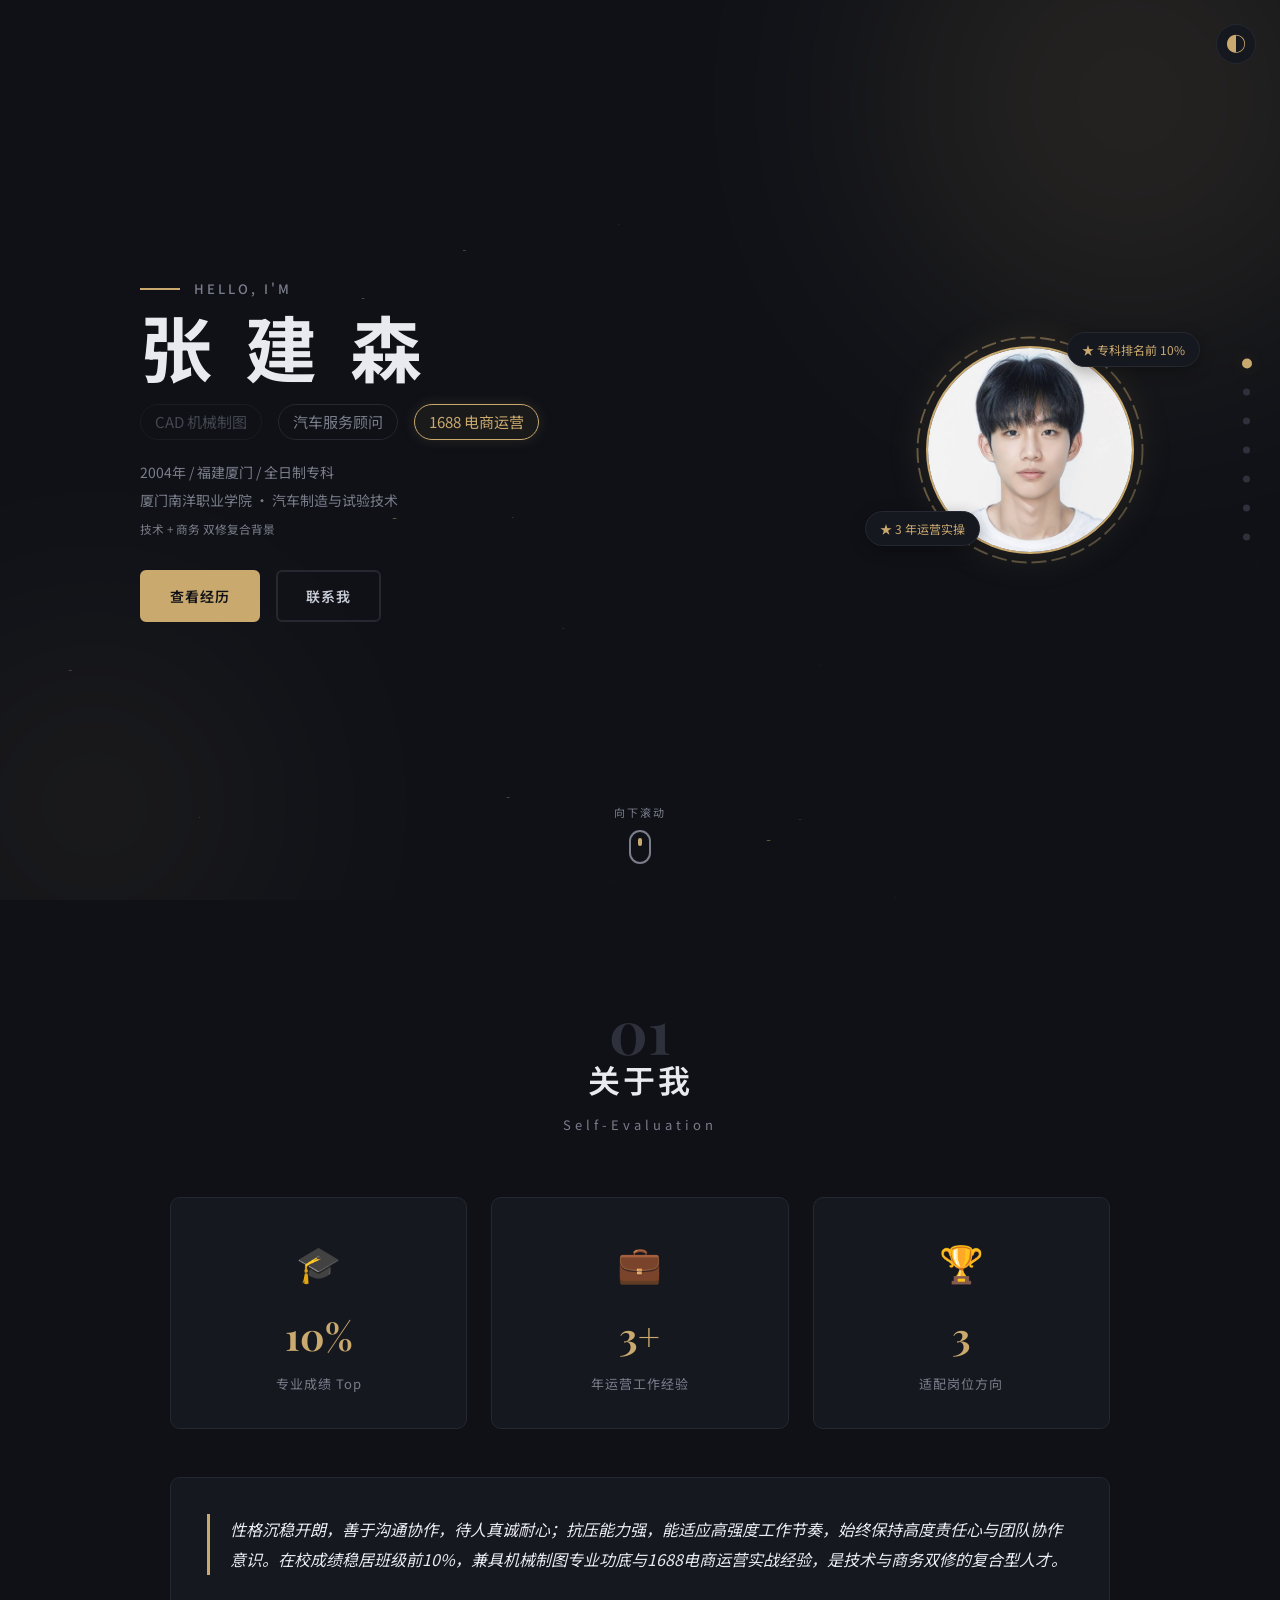
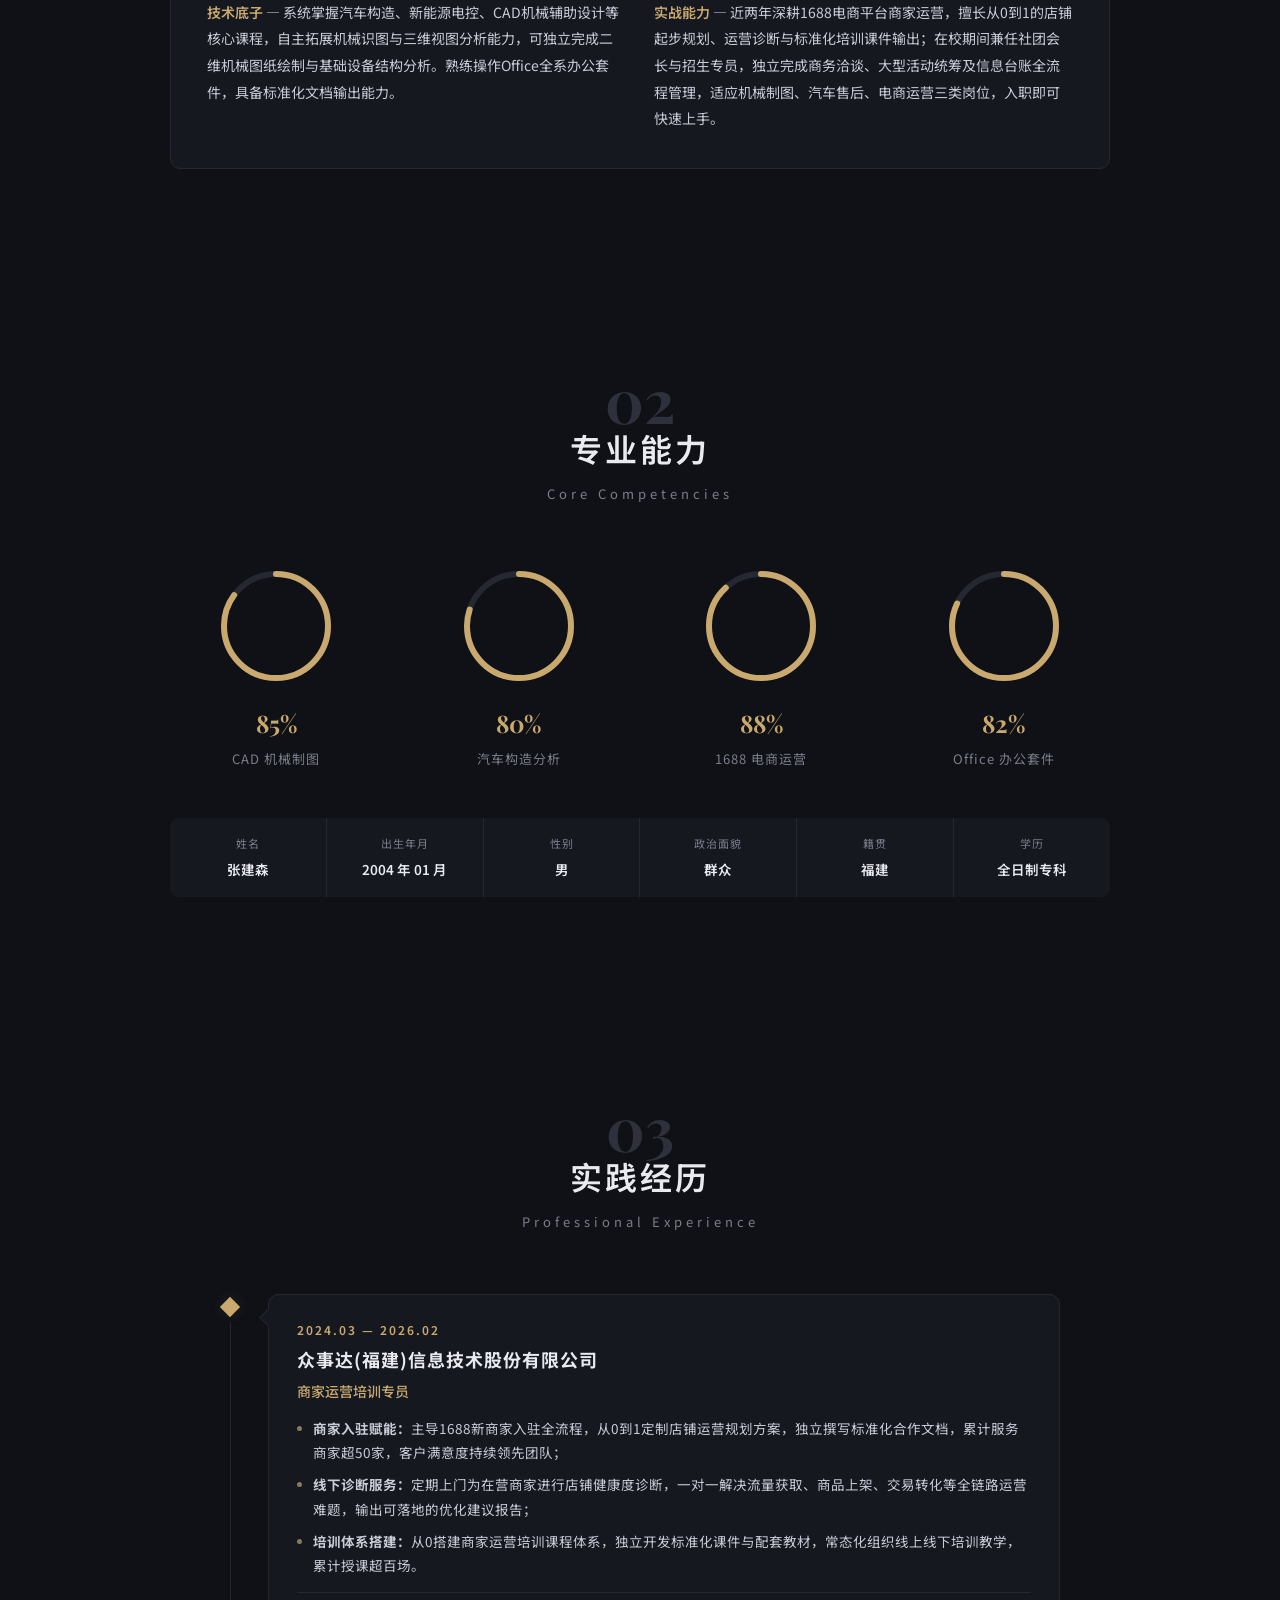
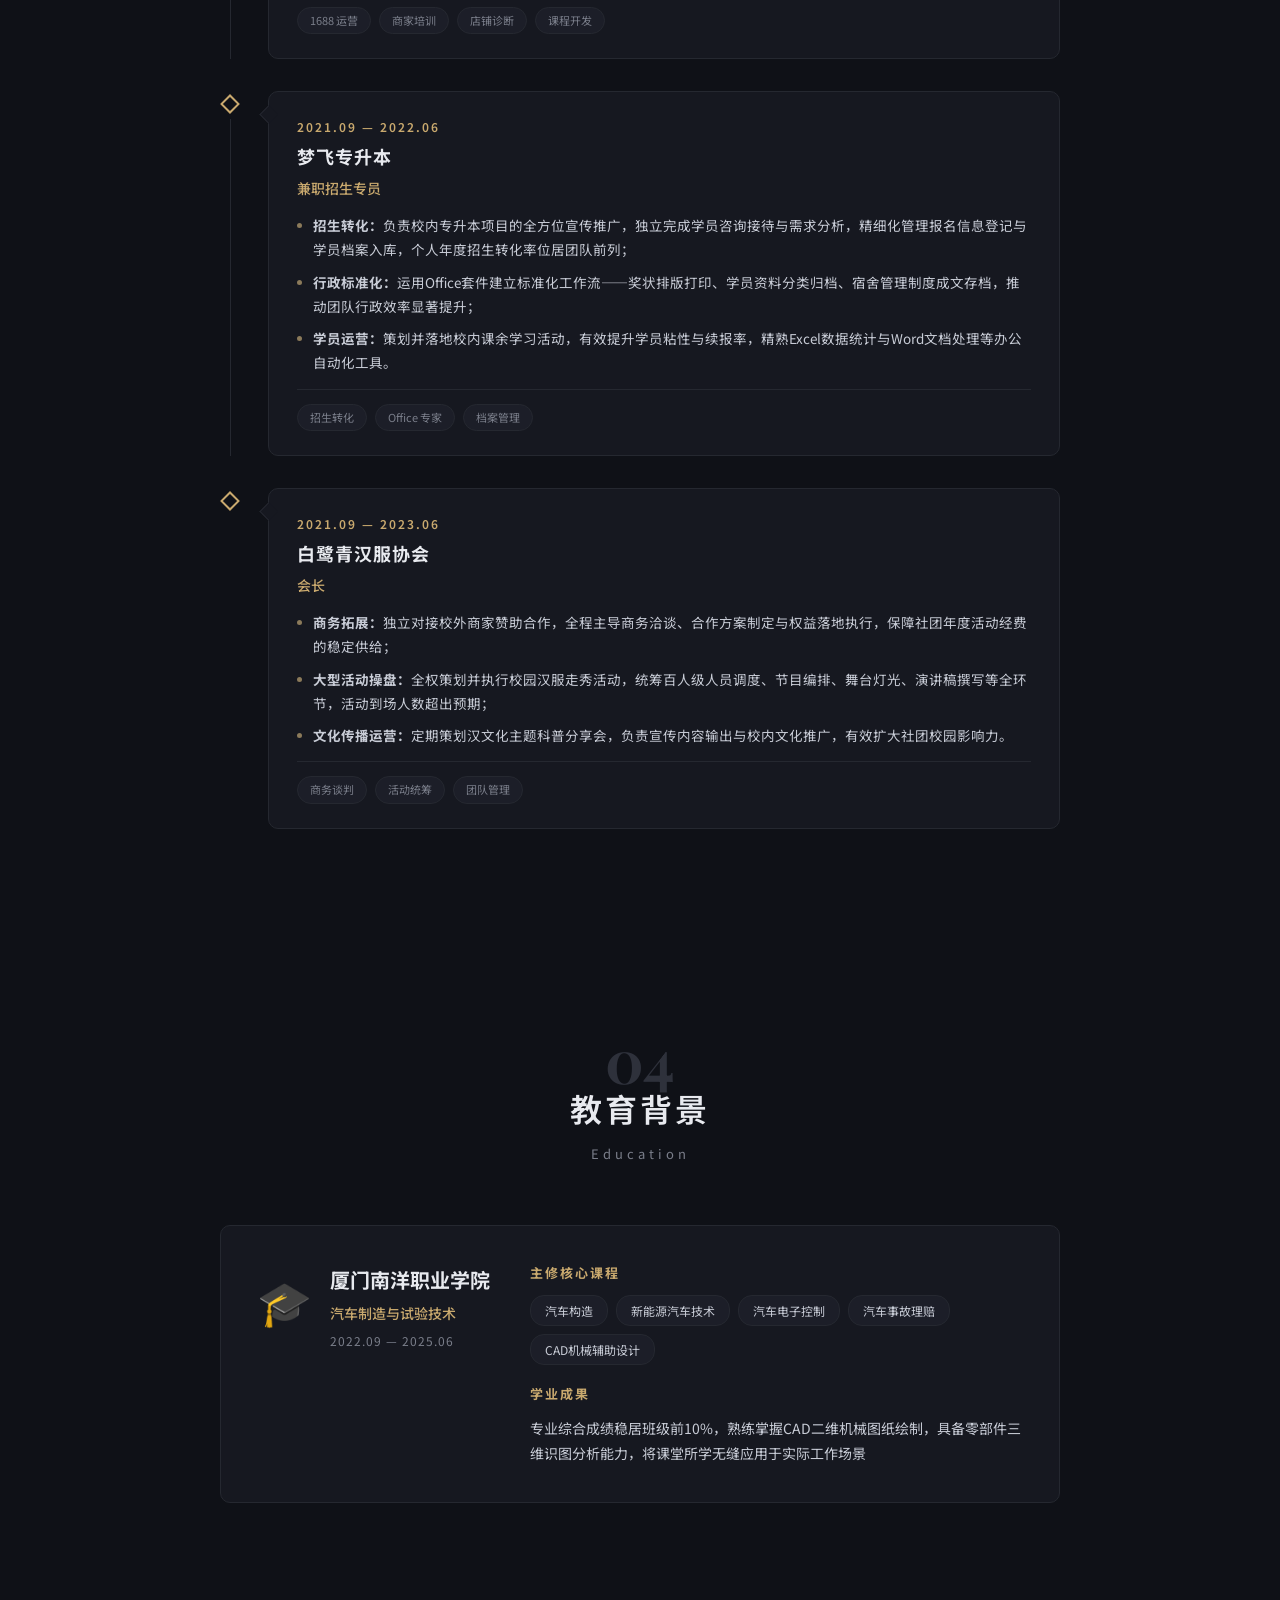
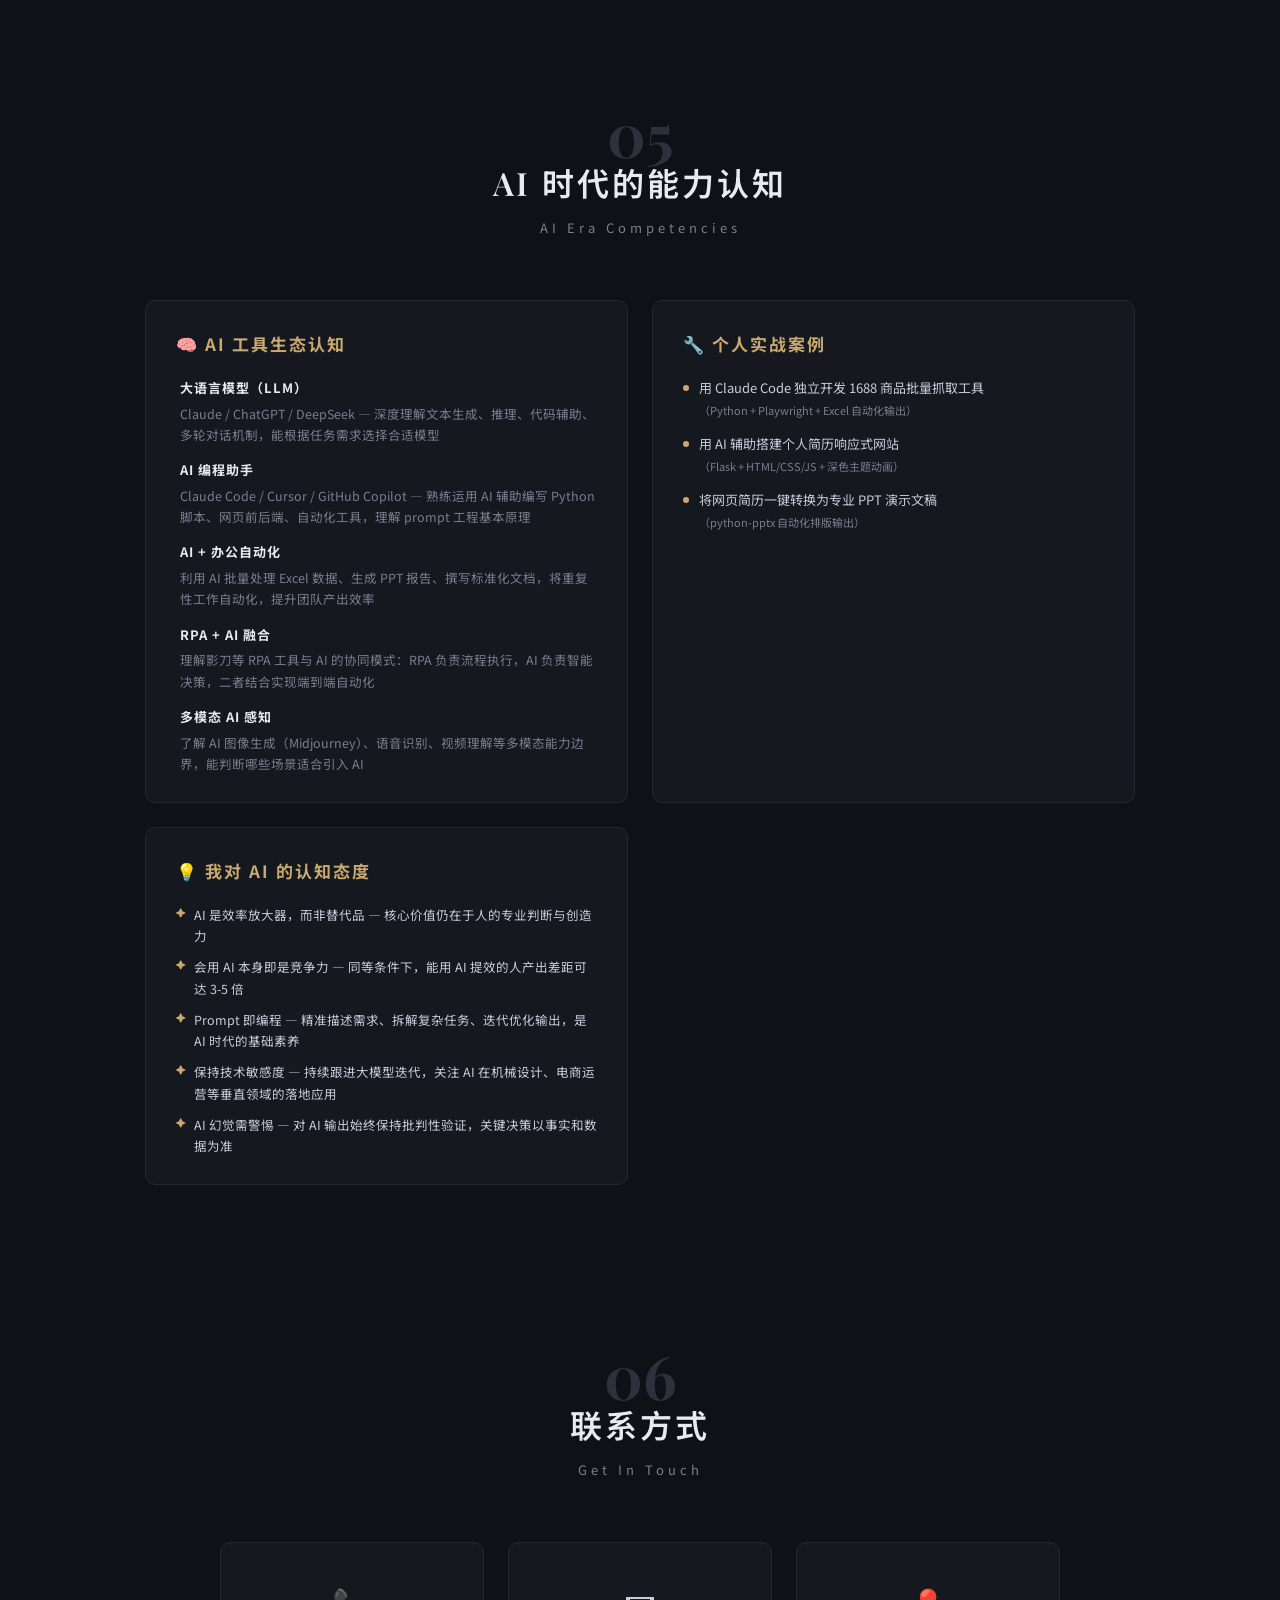
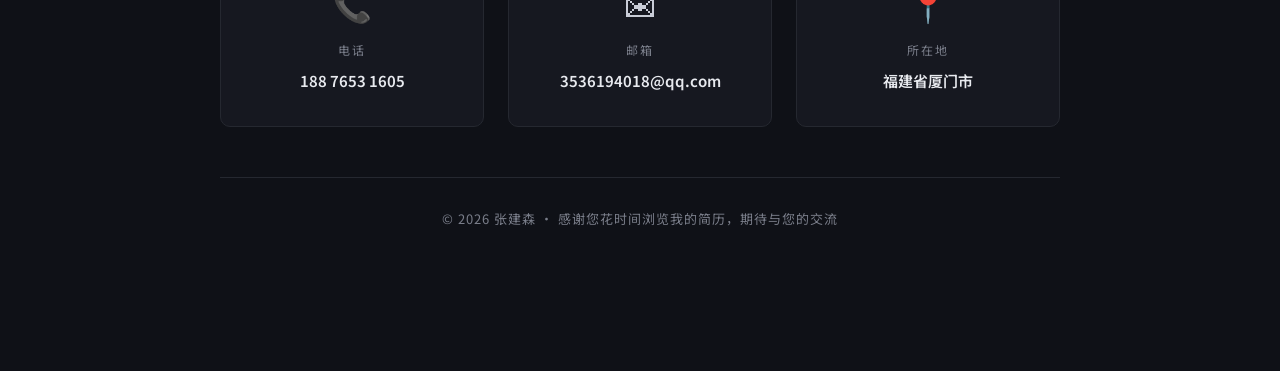
==== commit 43a46145: "添加 AI 时代能力认知板块" ====
--- a/index.html
+++ b/index.html
@@ -17,6 +17,7 @@
     <div class="nav-dot" data-target="skills"  title="技能"><span></span></div>
     <div class="nav-dot" data-target="exp"     title="经历"><span></span></div>
     <div class="nav-dot" data-target="edu"     title="教育"><span></span></div>
+    <div class="nav-dot" data-target="ai"      title="AI认知"><span></span></div>
     <div class="nav-dot" data-target="contact" title="联系"><span></span></div>
 </nav>
 
@@ -312,11 +313,71 @@
 </section>
 
 <!-- ============================================================
+ AI 认知
+ ============================================================ -->
+<section class="section-ai" id="ai">
+    <div class="section-header">
+        <span class="section-number">05</span>
+        <h2>AI 时代的能力认知</h2>
+        <p class="section-sub">AI Era Competencies</p>
+    </div>
+
+    <div class="ai-grid">
+        <!-- 左侧：AI 工具生态认知 -->
+        <div class="ai-card">
+            <h3 class="ai-card-title">&#129504; AI 工具生态认知</h3>
+            <div class="ai-item">
+                <strong>大语言模型（LLM）</strong>
+                <p>Claude / ChatGPT / DeepSeek — 深度理解文本生成、推理、代码辅助、多轮对话机制，能根据任务需求选择合适模型</p>
+            </div>
+            <div class="ai-item">
+                <strong>AI 编程助手</strong>
+                <p>Claude Code / Cursor / GitHub Copilot — 熟练运用 AI 辅助编写 Python 脚本、网页前后端、自动化工具，理解 prompt 工程基本原理</p>
+            </div>
+            <div class="ai-item">
+                <strong>AI + 办公自动化</strong>
+                <p>利用 AI 批量处理 Excel 数据、生成 PPT 报告、撰写标准化文档，将重复性工作自动化，提升团队产出效率</p>
+            </div>
+            <div class="ai-item">
+                <strong>RPA + AI 融合</strong>
+                <p>理解影刀等 RPA 工具与 AI 的协同模式：RPA 负责流程执行，AI 负责智能决策，二者结合实现端到端自动化</p>
+            </div>
+            <div class="ai-item">
+                <strong>多模态 AI 感知</strong>
+                <p>了解 AI 图像生成（Midjourney）、语音识别、视频理解等多模态能力边界，能判断哪些场景适合引入 AI</p>
+            </div>
+        </div>
+
+        <!-- 右侧上：实战案例 -->
+        <div class="ai-card">
+            <h3 class="ai-card-title">&#128295; 个人实战案例</h3>
+            <ul class="ai-case-list">
+                <li>用 Claude Code 独立开发 1688 商品批量抓取工具<br><small>（Python + Playwright + Excel 自动化输出）</small></li>
+                <li>用 AI 辅助搭建个人简历响应式网站<br><small>（Flask + HTML/CSS/JS + 深色主题动画）</small></li>
+                <li>将网页简历一键转换为专业 PPT 演示文稿<br><small>（python-pptx 自动化排版输出）</small></li>
+            </ul>
+        </div>
+
+        <!-- 右侧下：认知态度 -->
+        <div class="ai-card">
+            <h3 class="ai-card-title">&#128161; 我对 AI 的认知态度</h3>
+            <ul class="ai-attitude-list">
+                <li>AI 是效率放大器，而非替代品 — 核心价值仍在于人的专业判断与创造力</li>
+                <li>会用 AI 本身即是竞争力 — 同等条件下，能用 AI 提效的人产出差距可达 3-5 倍</li>
+                <li>Prompt 即编程 — 精准描述需求、拆解复杂任务、迭代优化输出，是 AI 时代的基础素养</li>
+                <li>保持技术敏感度 — 持续跟进大模型迭代，关注 AI 在机械设计、电商运营等垂直领域的落地应用</li>
+                <li>AI 幻觉需警惕 — 对 AI 输出始终保持批判性验证，关键决策以事实和数据为准</li>
+            </ul>
+        </div>
+    </div>
+</section>
+
+<!-- ============================================================
  联系页脚
  ============================================================ -->
 <section class="section-contact" id="contact">
     <div class="section-header">
-        <span class="section-number">05</span>
+        <span class="section-number">06</span>
         <h2>联系方式</h2>
         <p class="section-sub">Get In Touch</p>
     </div>
@@ -577,7 +638,8 @@
             case '2': document.getElementById('skills') && document.getElementById('skills').scrollIntoView({behavior:'smooth'}); break;
             case '3': document.getElementById('exp')    && document.getElementById('exp').scrollIntoView({behavior:'smooth'}); break;
             case '4': document.getElementById('edu')    && document.getElementById('edu').scrollIntoView({behavior:'smooth'}); break;
-            case '5': document.getElementById('contact')&& document.getElementById('contact').scrollIntoView({behavior:'smooth'}); break;
+            case '5': document.getElementById('ai')     && document.getElementById('ai').scrollIntoView({behavior:'smooth'}); break;
+            case '6': document.getElementById('contact')&& document.getElementById('contact').scrollIntoView({behavior:'smooth'}); break;
         }
     });
 
--- a/static/css/style.css
+++ b/static/css/style.css
@@ -975,6 +975,118 @@
     line-height: 1.8;
 }
 
+/* ============ AI 认知 ============ */
+.section-ai {
+    padding: var(--section-pad);
+    max-width: 1050px;
+    margin: 0 auto;
+    position: relative;
+    z-index: 2;
+    padding-left: 30px;
+    padding-right: 30px;
+}
+
+.ai-grid {
+    display: grid;
+    grid-template-columns: 1fr 1fr;
+    gap: 24px;
+}
+
+.ai-card {
+    background: var(--bg-card);
+    border: 1px solid var(--border);
+    border-radius: var(--radius);
+    padding: 28px 30px;
+    transition: all var(--transition);
+}
+
+.ai-card:hover {
+    border-color: var(--gold);
+    box-shadow: 0 6px 28px var(--gold-glow);
+}
+
+.ai-card-title {
+    font-size: 17px;
+    font-weight: 700;
+    color: var(--gold);
+    margin-bottom: 18px;
+    letter-spacing: 2px;
+}
+
+.ai-item {
+    margin-bottom: 14px;
+    padding-left: 4px;
+}
+
+.ai-item:last-child { margin-bottom: 0; }
+
+.ai-item strong {
+    display: block;
+    font-size: 13px;
+    color: var(--text-strong);
+    margin-bottom: 3px;
+    letter-spacing: 1px;
+}
+
+.ai-item p {
+    font-size: 12.5px;
+    color: var(--text-dim);
+    line-height: 1.7;
+    margin: 0;
+}
+
+.ai-case-list,
+.ai-attitude-list {
+    list-style: none;
+    padding: 0;
+    margin: 0;
+}
+
+.ai-case-list li {
+    position: relative;
+    padding-left: 16px;
+    margin-bottom: 12px;
+    font-size: 13px;
+    color: var(--text);
+    line-height: 1.7;
+}
+
+.ai-case-list li::before {
+    content: '';
+    position: absolute;
+    left: 0;
+    top: 8px;
+    width: 6px;
+    height: 6px;
+    border-radius: 50%;
+    background: var(--gold);
+}
+
+.ai-case-list li small {
+    color: var(--text-dim);
+    font-size: 11px;
+}
+
+.ai-attitude-list li {
+    position: relative;
+    padding-left: 18px;
+    margin-bottom: 10px;
+    font-size: 12.5px;
+    color: var(--text);
+    line-height: 1.7;
+}
+
+.ai-attitude-list li::before {
+    content: '✦';
+    position: absolute;
+    left: 0;
+    top: 0;
+    color: var(--gold);
+    font-size: 10px;
+}
+
+.ai-attitude-list li:last-child { margin-bottom: 0; }
+
 /* ============ 联系方式 ============ */
 .section-contact {
     padding: var(--section-pad);
@@ -1070,6 +1182,8 @@
     .edu-card-main { flex-direction: column; gap: 24px; }
     .edu-card-left { min-width: auto; }
 
+    .ai-grid { grid-template-columns: 1fr; }
+
     .side-nav { right: 10px; gap: 14px; }
     .nav-dot { width: 8px; height: 8px; }
     .nav-dot span { width: 6px; height: 6px; }
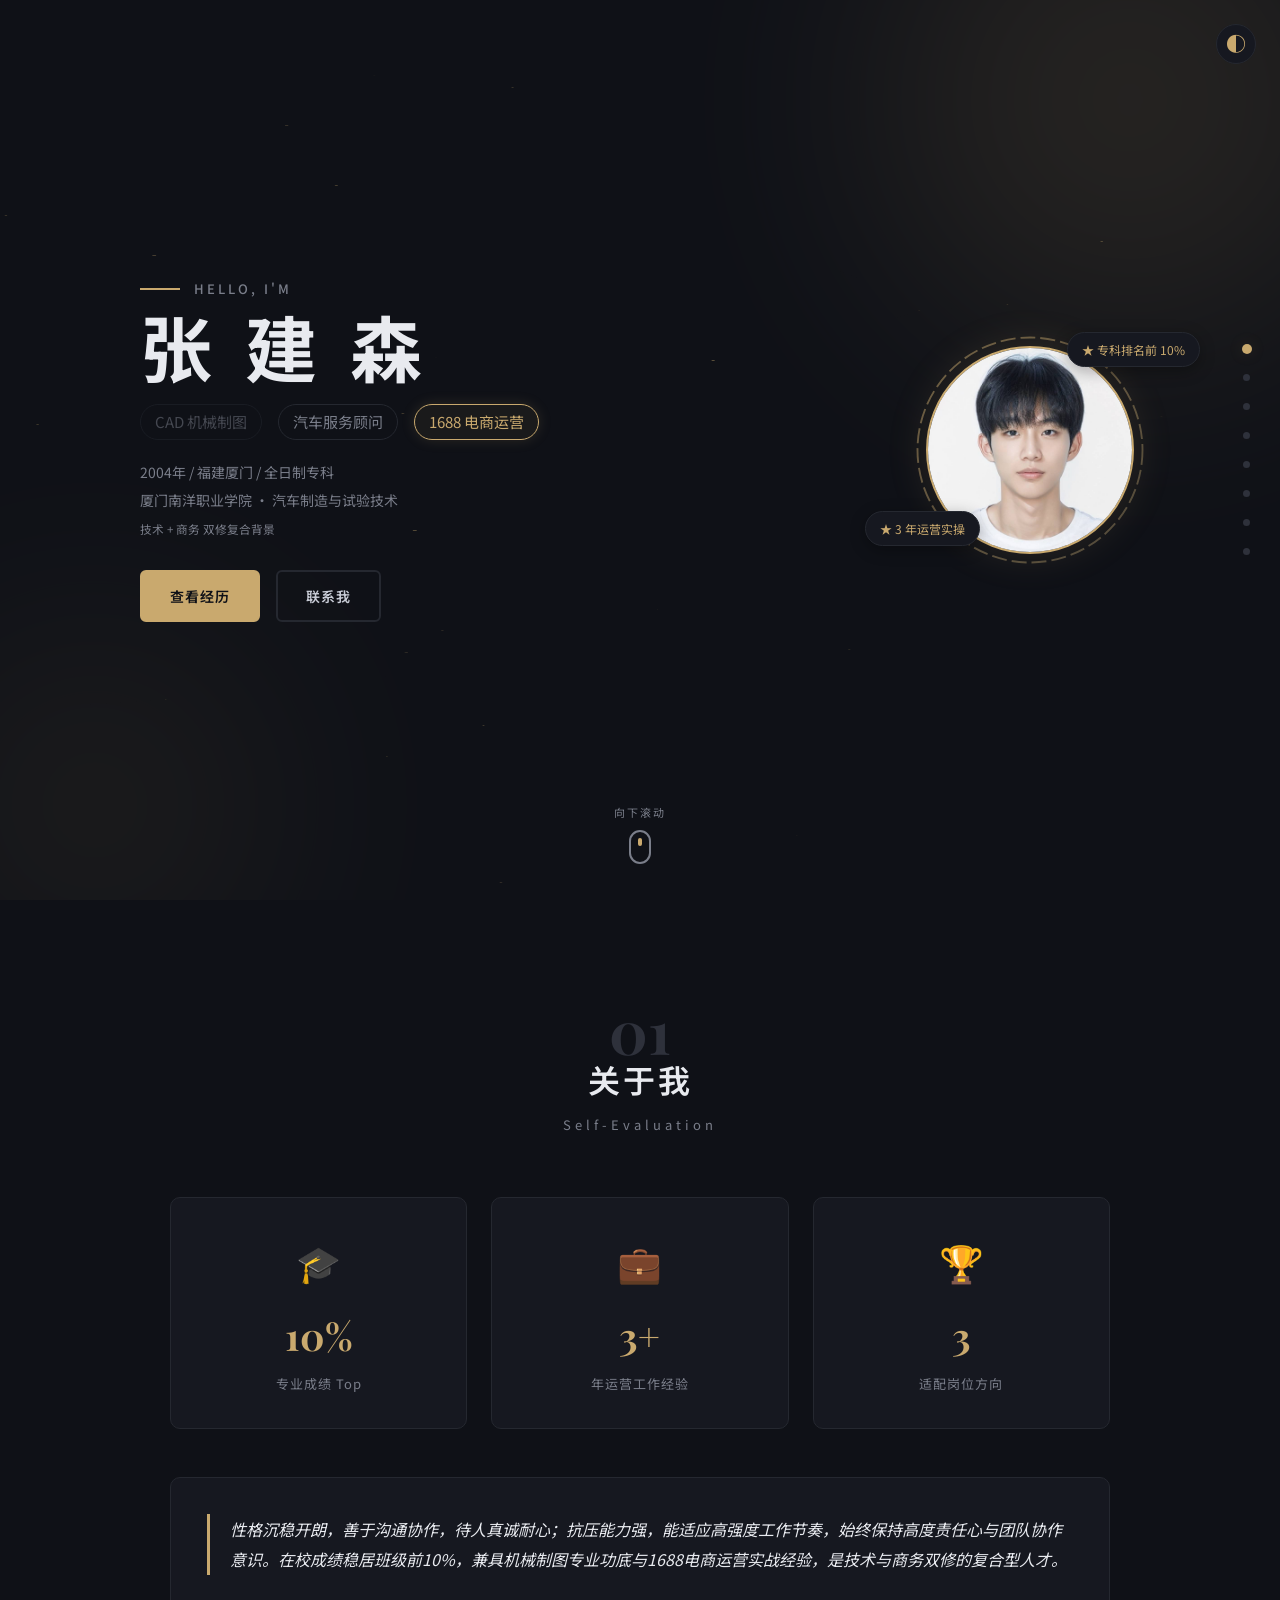
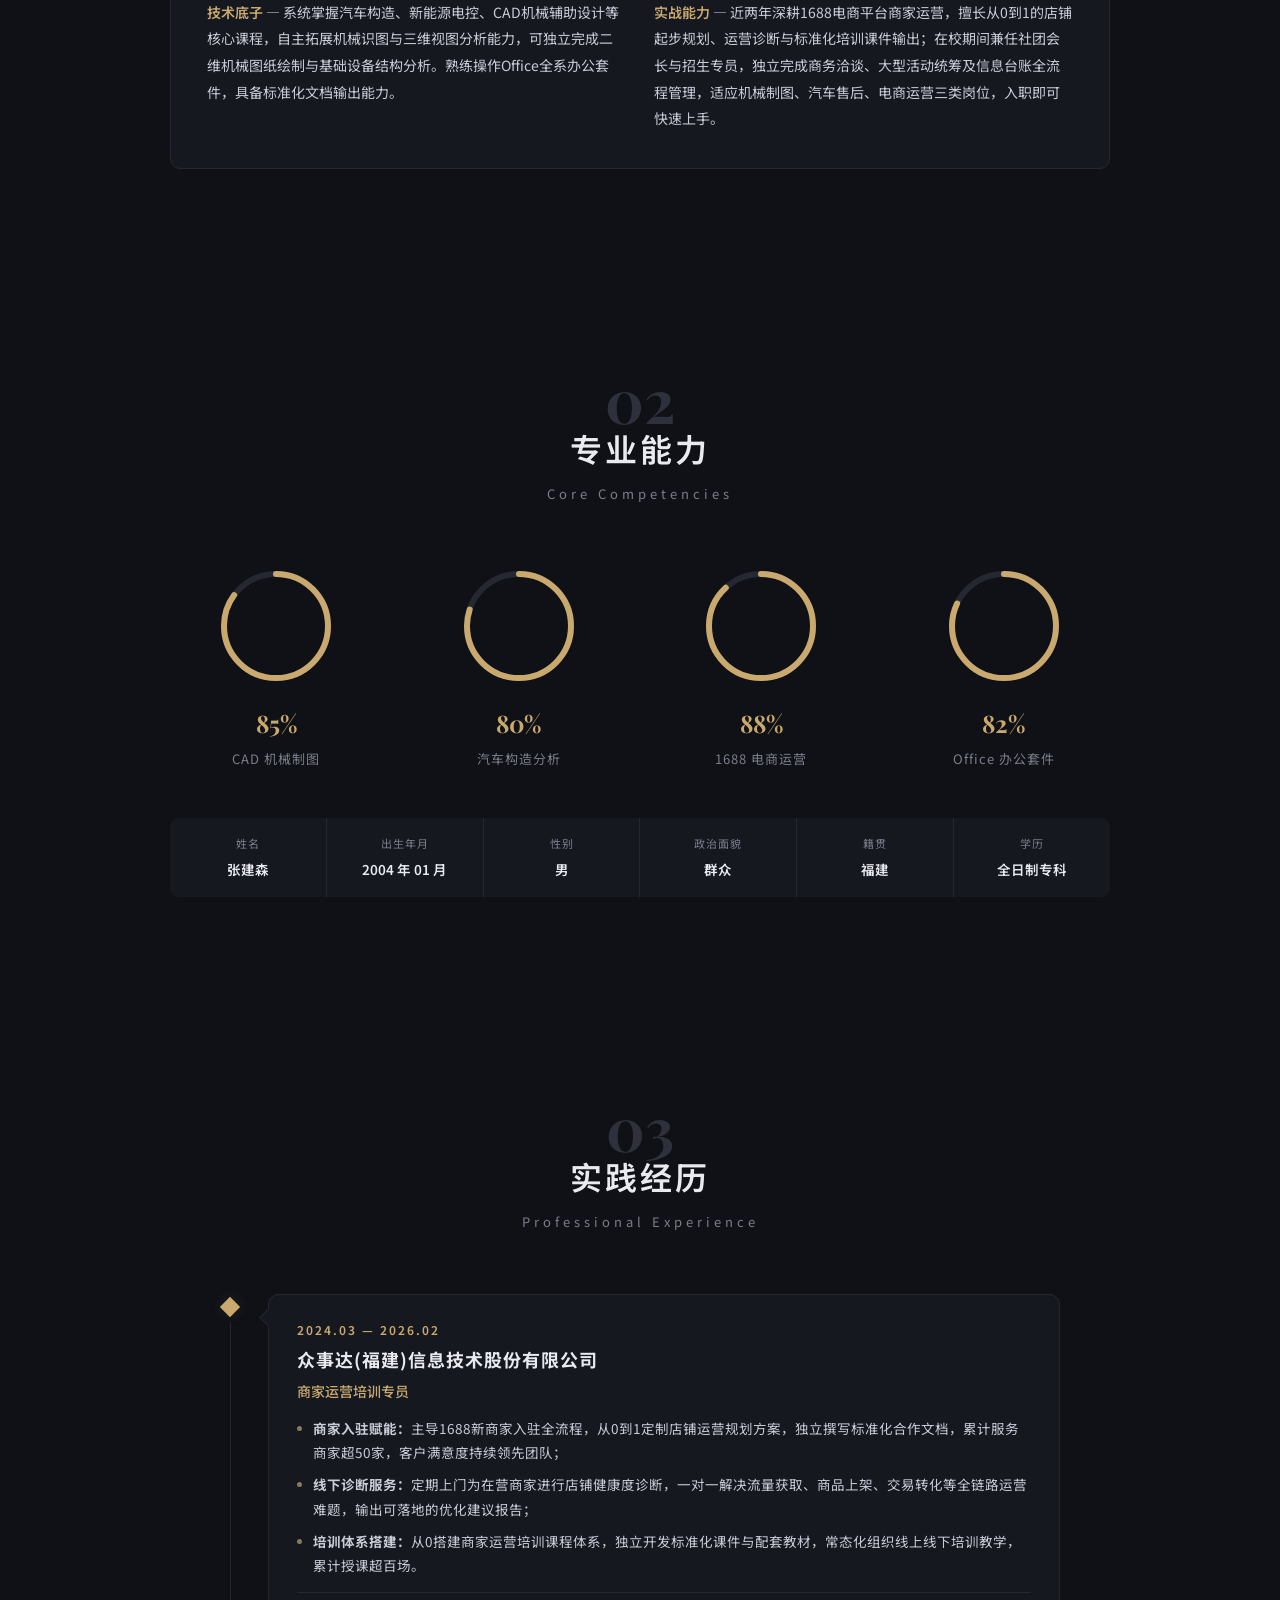
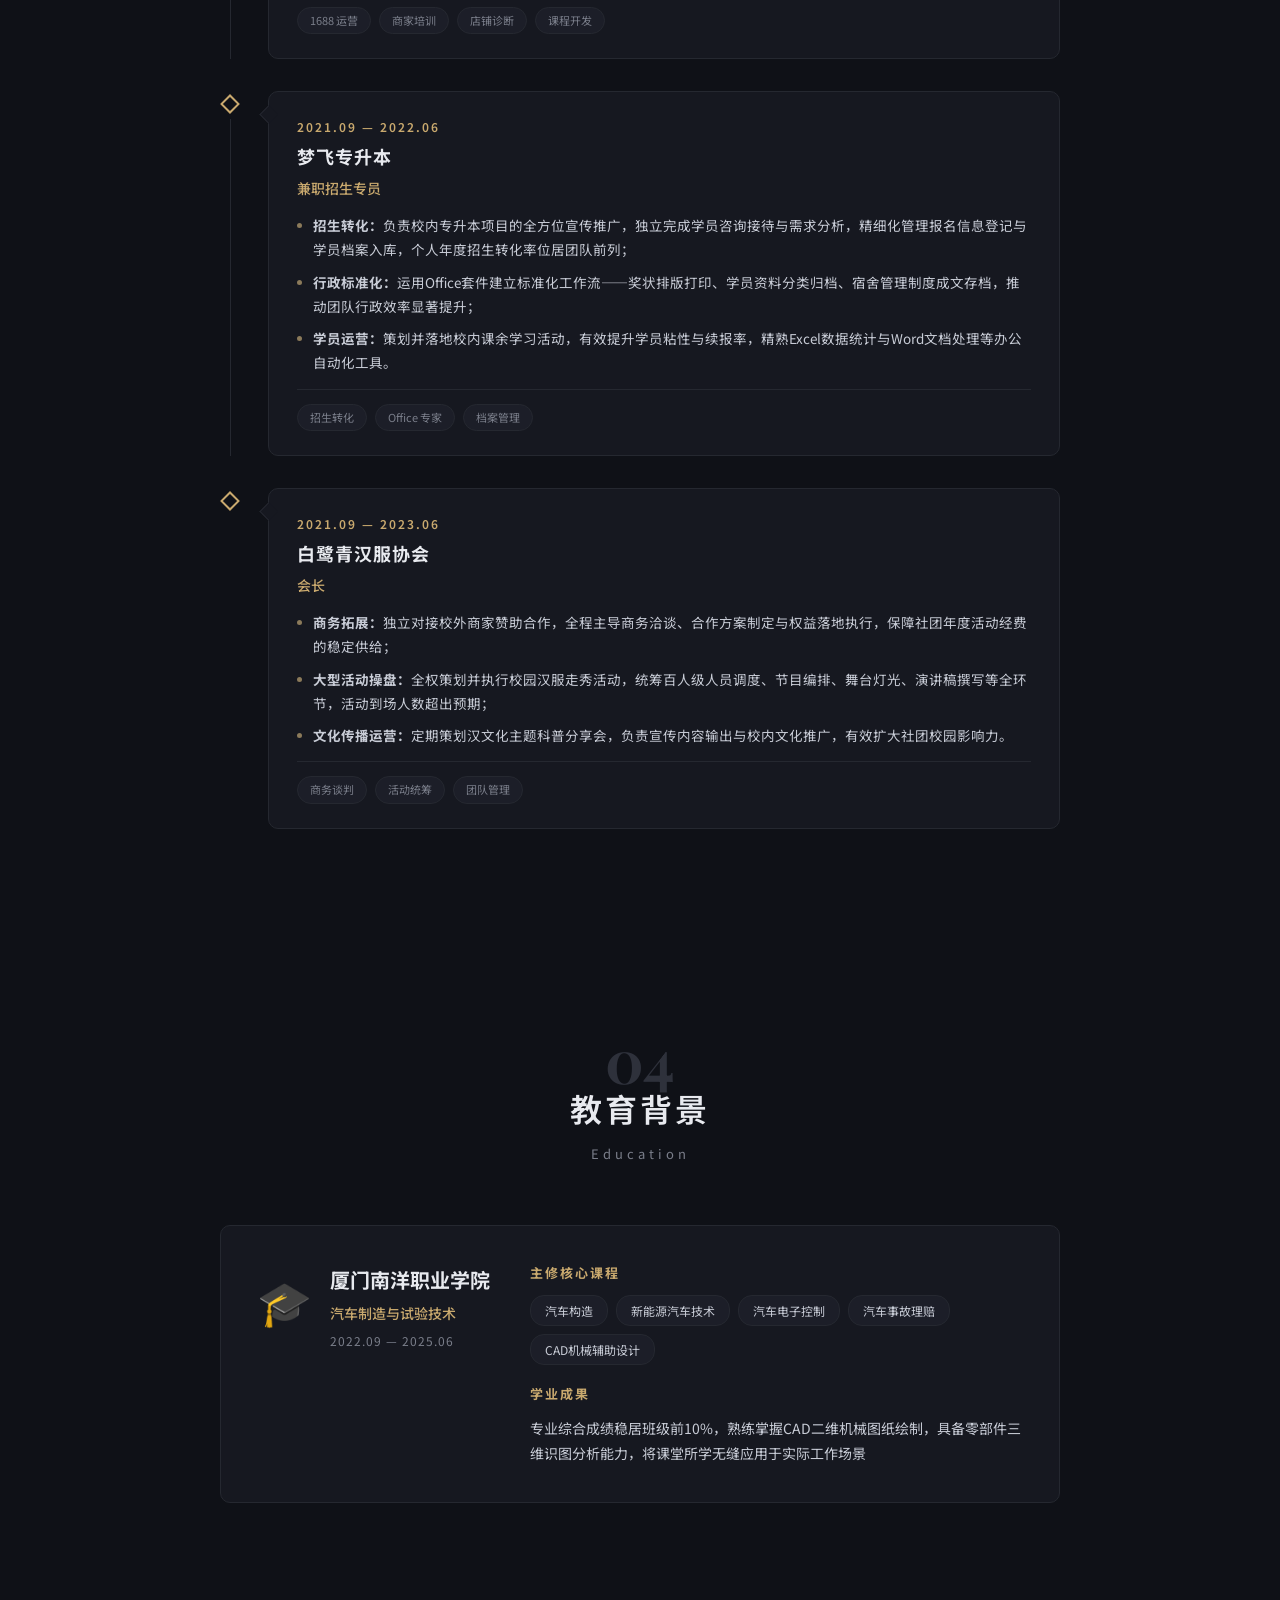
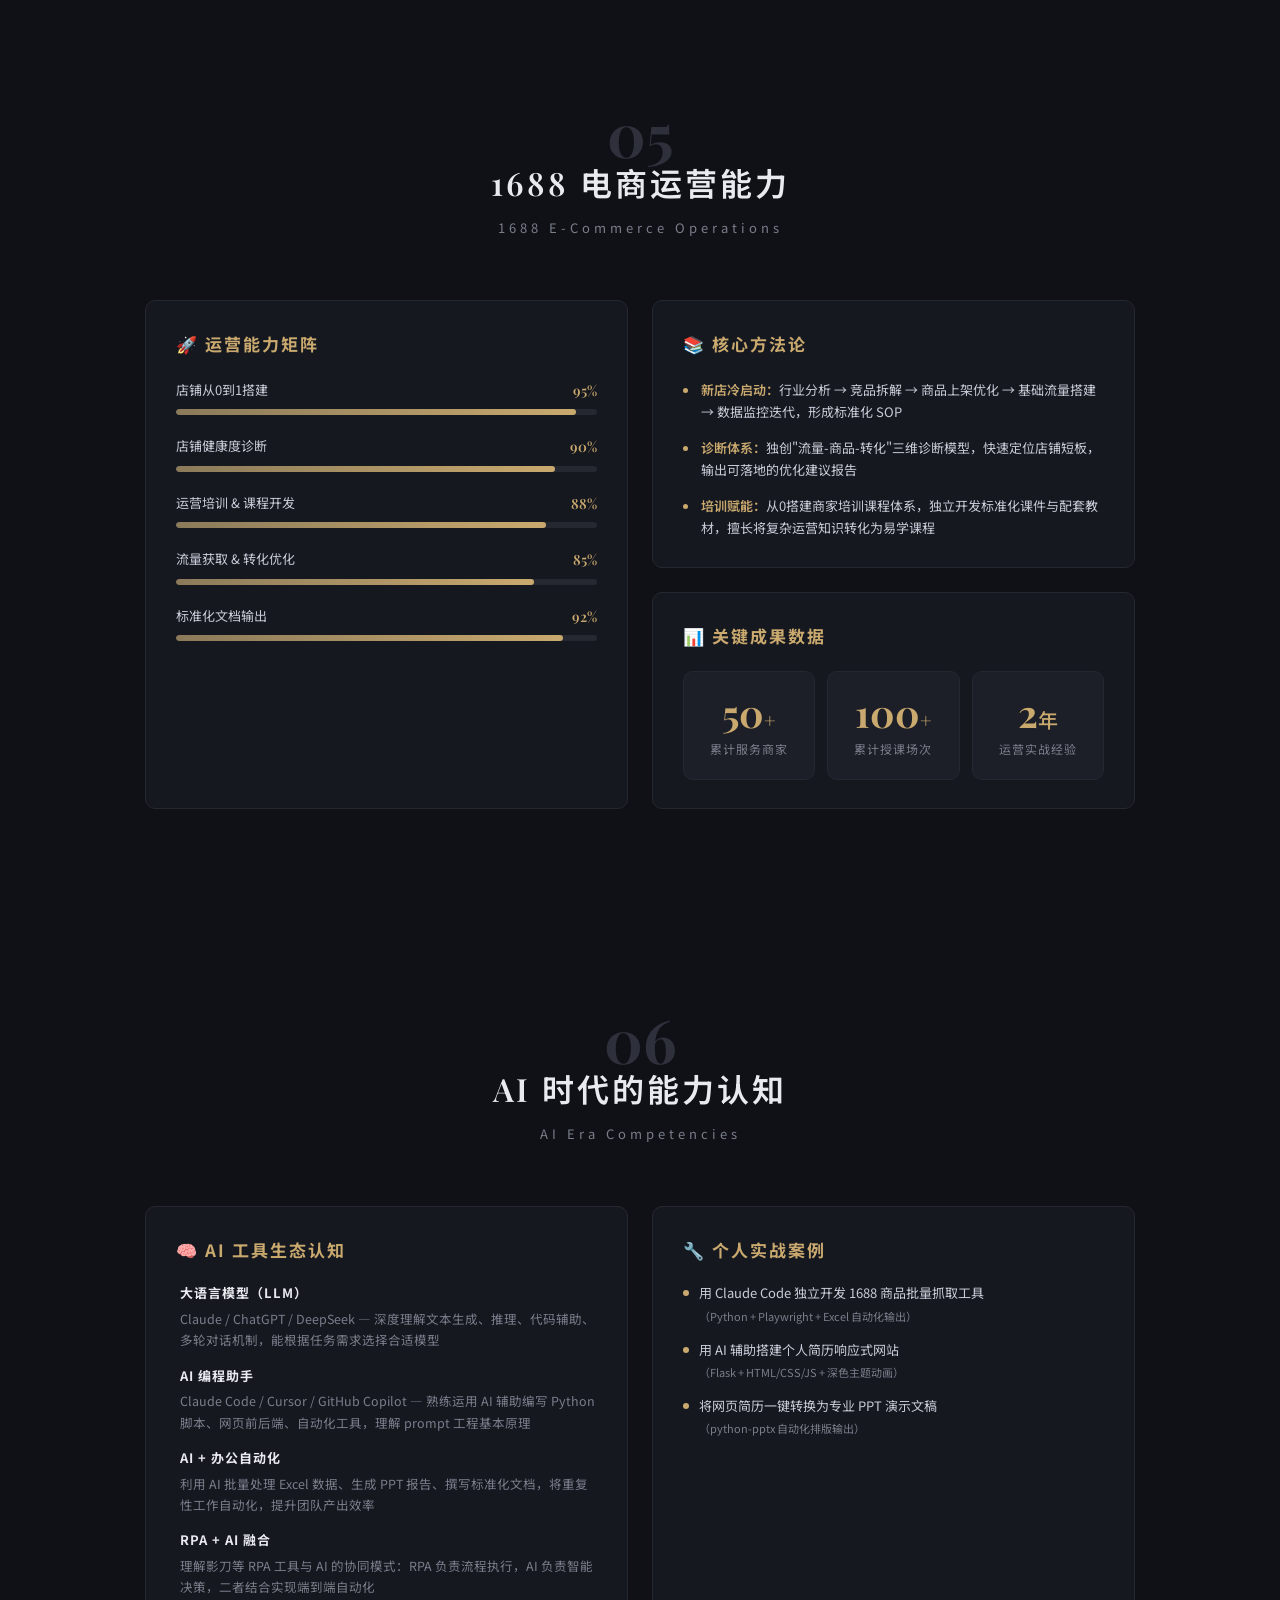
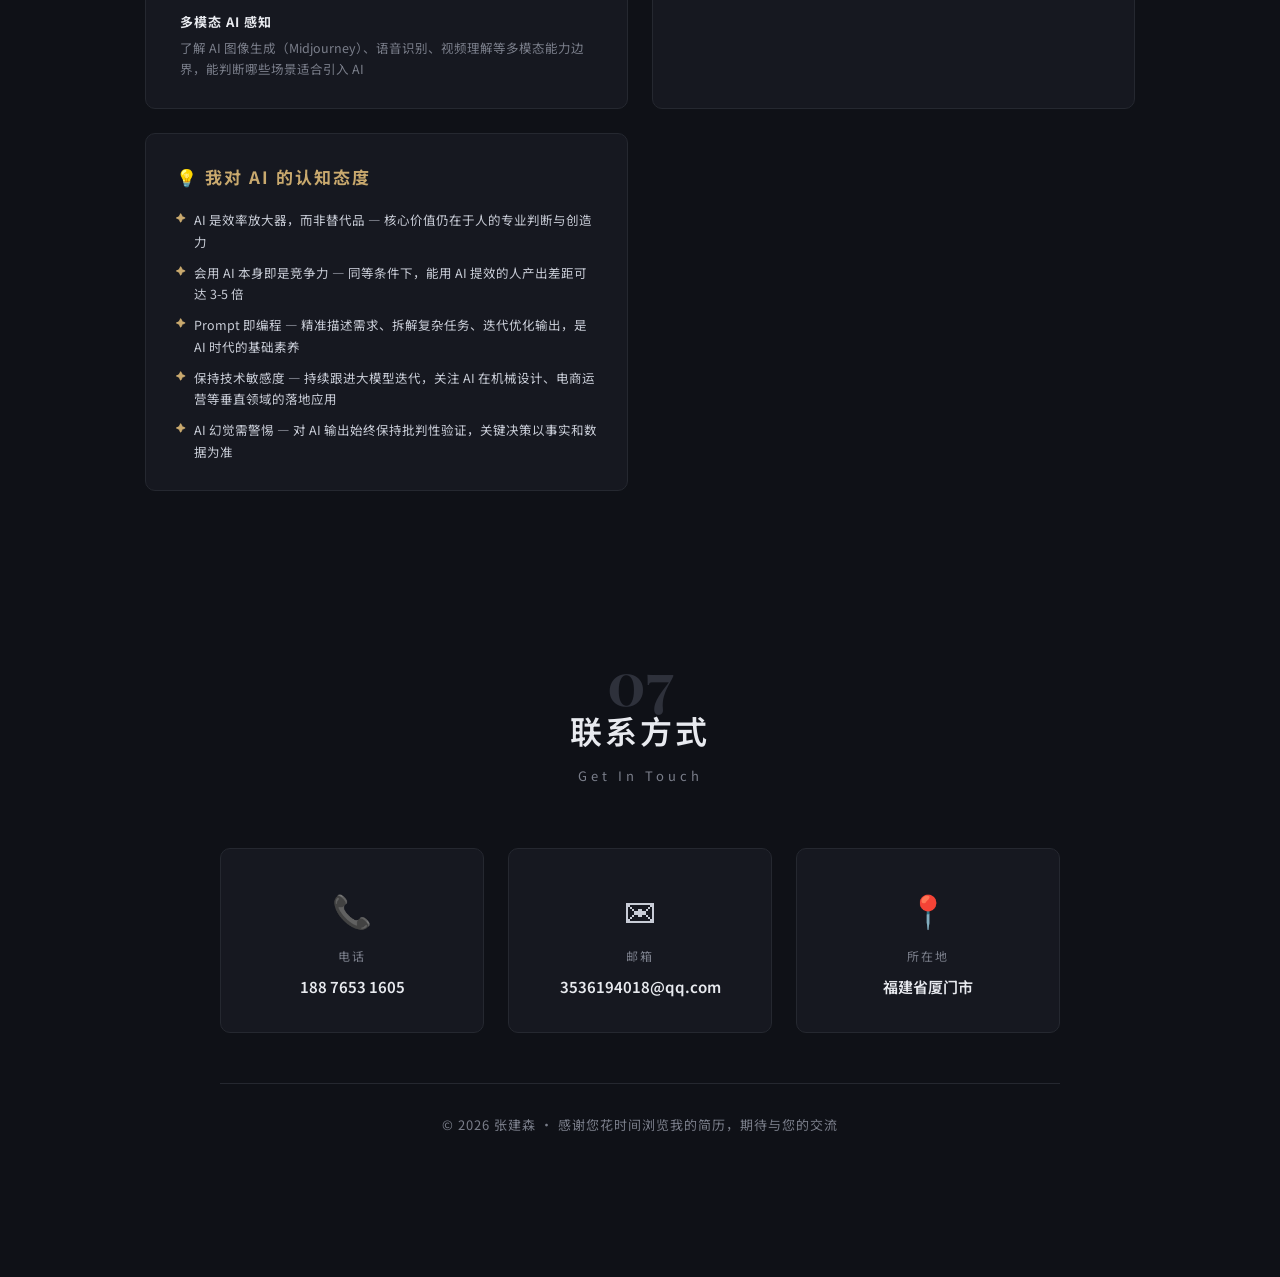
==== commit 042270c7: "添加 1688 电商运营能力板块" ====
--- a/index.html
+++ b/index.html
@@ -17,8 +17,9 @@
     <div class="nav-dot" data-target="skills"  title="技能"><span></span></div>
     <div class="nav-dot" data-target="exp"     title="经历"><span></span></div>
     <div class="nav-dot" data-target="edu"     title="教育"><span></span></div>
-    <div class="nav-dot" data-target="ai"      title="AI认知"><span></span></div>
-    <div class="nav-dot" data-target="contact" title="联系"><span></span></div>
+    <div class="nav-dot" data-target="ecommerce" title="1688运营"><span></span></div>
+    <div class="nav-dot" data-target="ai"        title="AI认知"><span></span></div>
+    <div class="nav-dot" data-target="contact"   title="联系"><span></span></div>
 </nav>
 
 <!-- ============================================================
@@ -313,11 +314,80 @@
 </section>
 
 <!-- ============================================================
+ 1688 电商运营
+ ============================================================ -->
+<section class="section-ecommerce" id="ecommerce">
+    <div class="section-header">
+        <span class="section-number">05</span>
+        <h2>1688 电商运营能力</h2>
+        <p class="section-sub">1688 E-Commerce Operations</p>
+    </div>
+
+    <div class="ecom-grid">
+        <!-- 左侧：运营能力矩阵 -->
+        <div class="ecom-card ecom-card--main">
+            <h3 class="ecom-card-title">&#128640; 运营能力矩阵</h3>
+            <div class="ecom-skill-bars">
+                <div class="ecom-bar-item">
+                    <div class="ecom-bar-label"><span>店铺从0到1搭建</span><span class="ecom-bar-pct">95%</span></div>
+                    <div class="ecom-bar-track"><div class="ecom-bar-fill" style="width:95%"></div></div>
+                </div>
+                <div class="ecom-bar-item">
+                    <div class="ecom-bar-label"><span>店铺健康度诊断</span><span class="ecom-bar-pct">90%</span></div>
+                    <div class="ecom-bar-track"><div class="ecom-bar-fill" style="width:90%"></div></div>
+                </div>
+                <div class="ecom-bar-item">
+                    <div class="ecom-bar-label"><span>运营培训 & 课程开发</span><span class="ecom-bar-pct">88%</span></div>
+                    <div class="ecom-bar-track"><div class="ecom-bar-fill" style="width:88%"></div></div>
+                </div>
+                <div class="ecom-bar-item">
+                    <div class="ecom-bar-label"><span>流量获取 & 转化优化</span><span class="ecom-bar-pct">85%</span></div>
+                    <div class="ecom-bar-track"><div class="ecom-bar-fill" style="width:85%"></div></div>
+                </div>
+                <div class="ecom-bar-item">
+                    <div class="ecom-bar-label"><span>标准化文档输出</span><span class="ecom-bar-pct">92%</span></div>
+                    <div class="ecom-bar-track"><div class="ecom-bar-fill" style="width:92%"></div></div>
+                </div>
+            </div>
+        </div>
+
+        <!-- 右侧上：核心方法论 -->
+        <div class="ecom-card">
+            <h3 class="ecom-card-title">&#128218; 核心方法论</h3>
+            <ul class="ecom-list">
+                <li><strong>新店冷启动：</strong>行业分析 → 竞品拆解 → 商品上架优化 → 基础流量搭建 → 数据监控迭代，形成标准化 SOP</li>
+                <li><strong>诊断体系：</strong>独创"流量-商品-转化"三维诊断模型，快速定位店铺短板，输出可落地的优化建议报告</li>
+                <li><strong>培训赋能：</strong>从0搭建商家培训课程体系，独立开发标准化课件与配套教材，擅长将复杂运营知识转化为易学课程</li>
+            </ul>
+        </div>
+
+        <!-- 右侧下：关键数据 -->
+        <div class="ecom-card">
+            <h3 class="ecom-card-title">&#128202; 关键成果数据</h3>
+            <div class="ecom-stats">
+                <div class="ecom-stat">
+                    <span class="ecom-stat-num">50<span class="ecom-stat-plus">+</span></span>
+                    <span class="ecom-stat-label">累计服务商家</span>
+                </div>
+                <div class="ecom-stat">
+                    <span class="ecom-stat-num">100<span class="ecom-stat-plus">+</span></span>
+                    <span class="ecom-stat-label">累计授课场次</span>
+                </div>
+                <div class="ecom-stat">
+                    <span class="ecom-stat-num">2<span class="ecom-stat-plus">年</span></span>
+                    <span class="ecom-stat-label">运营实战经验</span>
+                </div>
+            </div>
+        </div>
+    </div>
+</section>
+
+<!-- ============================================================
  AI 认知
  ============================================================ -->
 <section class="section-ai" id="ai">
     <div class="section-header">
-        <span class="section-number">05</span>
+        <span class="section-number">06</span>
         <h2>AI 时代的能力认知</h2>
         <p class="section-sub">AI Era Competencies</p>
     </div>
@@ -377,7 +447,7 @@
  ============================================================ -->
 <section class="section-contact" id="contact">
     <div class="section-header">
-        <span class="section-number">06</span>
+        <span class="section-number">07</span>
         <h2>联系方式</h2>
         <p class="section-sub">Get In Touch</p>
     </div>
@@ -638,14 +708,15 @@
             case '2': document.getElementById('skills') && document.getElementById('skills').scrollIntoView({behavior:'smooth'}); break;
             case '3': document.getElementById('exp')    && document.getElementById('exp').scrollIntoView({behavior:'smooth'}); break;
             case '4': document.getElementById('edu')    && document.getElementById('edu').scrollIntoView({behavior:'smooth'}); break;
-            case '5': document.getElementById('ai')     && document.getElementById('ai').scrollIntoView({behavior:'smooth'}); break;
-            case '6': document.getElementById('contact')&& document.getElementById('contact').scrollIntoView({behavior:'smooth'}); break;
+            case '5': document.getElementById('ecommerce')&& document.getElementById('ecommerce').scrollIntoView({behavior:'smooth'}); break;
+            case '6': document.getElementById('ai')       && document.getElementById('ai').scrollIntoView({behavior:'smooth'}); break;
+            case '7': document.getElementById('contact')  && document.getElementById('contact').scrollIntoView({behavior:'smooth'}); break;
         }
     });
 
     console.log('%c 张建森 · 个人简历 %c已就绪',
         'font-size:18px;color:#c9a96e;', 'color:#888;');
-    console.log('%c⌨ 快捷键：1-5 跳转板块 | L 切换主题',
+    console.log('%c⌨ 快捷键：1-7 跳转板块 | L 切换主题',
         'color:#888;font-size:12px;');
 })();
 </script>
--- a/static/css/style.css
+++ b/static/css/style.css
@@ -975,6 +975,163 @@
     line-height: 1.8;
 }
 
+/* ============ 1688 电商运营 ============ */
+.section-ecommerce {
+    padding: var(--section-pad);
+    max-width: 1050px;
+    margin: 0 auto;
+    position: relative;
+    z-index: 2;
+    padding-left: 30px;
+    padding-right: 30px;
+}
+
+.ecom-grid {
+    display: grid;
+    grid-template-columns: 1fr 1fr;
+    gap: 24px;
+}
+
+.ecom-card {
+    background: var(--bg-card);
+    border: 1px solid var(--border);
+    border-radius: var(--radius);
+    padding: 28px 30px;
+    transition: all var(--transition);
+}
+
+.ecom-card:hover {
+    border-color: var(--gold);
+    box-shadow: 0 6px 28px var(--gold-glow);
+}
+
+.ecom-card--main {
+    grid-row: span 2;
+}
+
+.ecom-card-title {
+    font-size: 17px;
+    font-weight: 700;
+    color: var(--gold);
+    margin-bottom: 20px;
+    letter-spacing: 2px;
+}
+
+/* 技能条 */
+.ecom-bar-item {
+    margin-bottom: 20px;
+}
+
+.ecom-bar-item:last-child { margin-bottom: 0; }
+
+.ecom-bar-label {
+    display: flex;
+    justify-content: space-between;
+    margin-bottom: 6px;
+    font-size: 13px;
+    color: var(--text);
+}
+
+.ecom-bar-pct {
+    color: var(--gold);
+    font-weight: 600;
+    font-family: var(--font-display);
+    font-size: 14px;
+}
+
+.ecom-bar-track {
+    width: 100%;
+    height: 6px;
+    background: var(--border);
+    border-radius: 3px;
+    overflow: hidden;
+}
+
+.ecom-bar-fill {
+    height: 100%;
+    background: linear-gradient(90deg, var(--gold-dim), var(--gold));
+    border-radius: 3px;
+    transition: width 1.4s cubic-bezier(0.25, 0.8, 0.25, 1);
+}
+
+/* 方法论列表 */
+.ecom-list {
+    list-style: none;
+    padding: 0;
+    margin: 0;
+}
+
+.ecom-list li {
+    position: relative;
+    padding-left: 18px;
+    margin-bottom: 14px;
+    font-size: 13px;
+    color: var(--text);
+    line-height: 1.7;
+}
+
+.ecom-list li:last-child { margin-bottom: 0; }
+
+.ecom-list li::before {
+    content: '';
+    position: absolute;
+    left: 0;
+    top: 9px;
+    width: 5px;
+    height: 5px;
+    border-radius: 50%;
+    background: var(--gold);
+}
+
+.ecom-list li strong {
+    color: var(--gold);
+    font-weight: 600;
+}
+
+/* 数据统计 */
+.ecom-stats {
+    display: flex;
+    justify-content: space-around;
+    gap: 12px;
+}
+
+.ecom-stat {
+    text-align: center;
+    flex: 1;
+    background: var(--bg-card-alt);
+    border: 1px solid var(--border);
+    border-radius: var(--radius);
+    padding: 20px 12px;
+    transition: all var(--transition);
+}
+
+.ecom-stat:hover {
+    border-color: var(--gold);
+    transform: translateY(-3px);
+}
+
+.ecom-stat-num {
+    display: block;
+    font-family: var(--font-display);
+    font-size: 38px;
+    font-weight: 700;
+    color: var(--gold);
+    line-height: 1.1;
+}
+
+.ecom-stat-plus {
+    font-size: 20px;
+    font-weight: 500;
+}
+
+.ecom-stat-label {
+    display: block;
+    font-size: 12px;
+    color: var(--text-dim);
+    margin-top: 4px;
+    letter-spacing: 1px;
+}
+
 /* ============ AI 认知 ============ */
 .section-ai {
     padding: var(--section-pad);
@@ -1183,6 +1340,8 @@
     .edu-card-left { min-width: auto; }
 
     .ai-grid { grid-template-columns: 1fr; }
+    .ecom-grid { grid-template-columns: 1fr; }
+    .ecom-card--main { grid-row: auto; }
 
     .side-nav { right: 10px; gap: 14px; }
     .nav-dot { width: 8px; height: 8px; }
